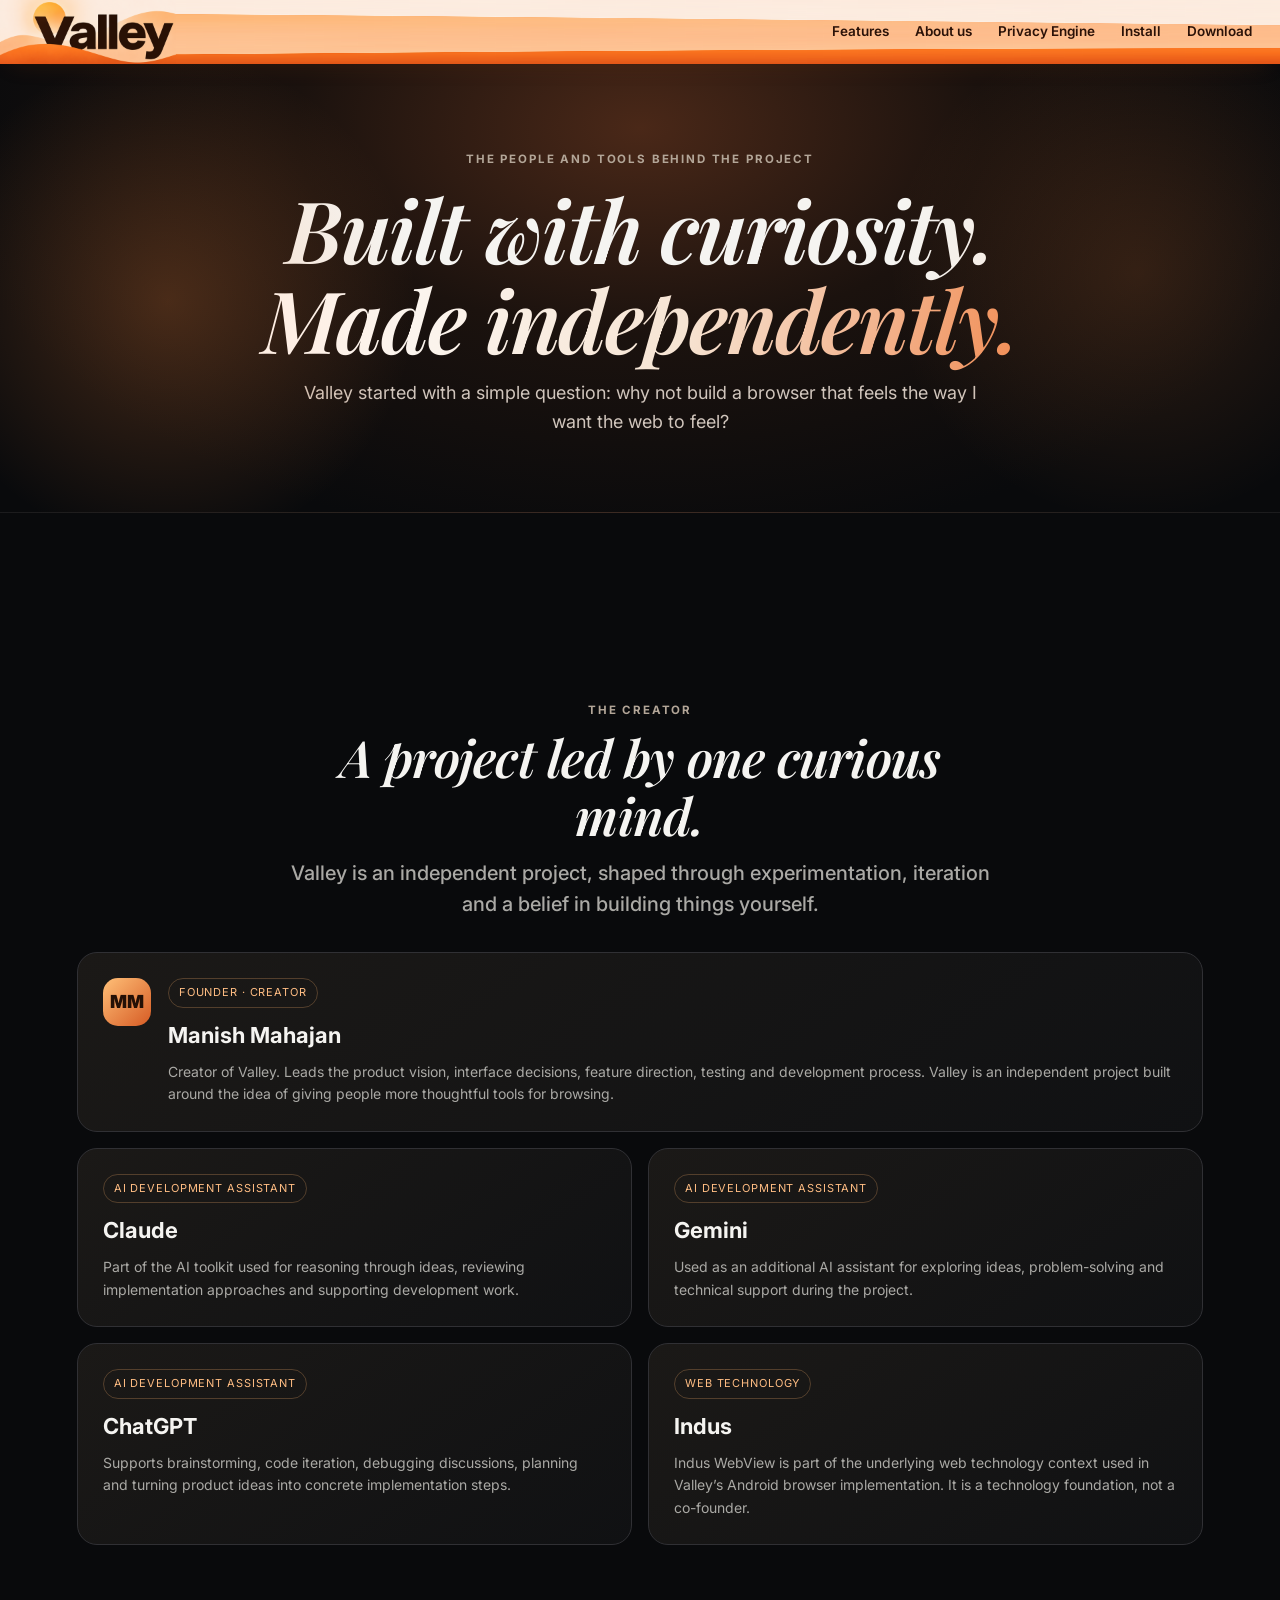
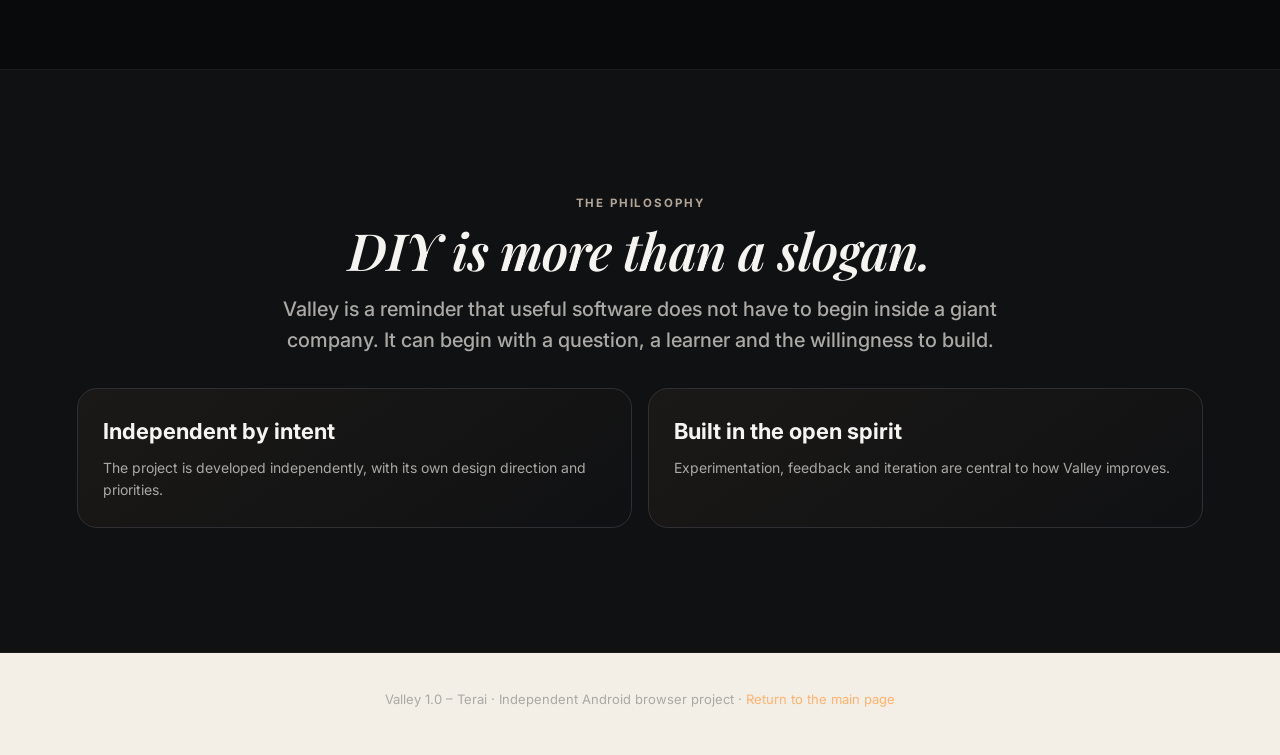
==== website/about.html @ f5602a5a "Add files via upload" ====
<!doctype html><html lang="en"><head><meta charset="utf-8"><meta name="viewport" content="width=device-width,initial-scale=1"><meta name="theme-color" content="#0b0b0d"><meta name="description" content="Meet the creator and tools behind the independent Valley browser project."><title>About Us | Valley Browser</title><link rel="preconnect" href="https://fonts.googleapis.com"><link rel="preconnect" href="https://fonts.gstatic.com" crossorigin><link rel="stylesheet" href="https://fonts.googleapis.com/css2?family=Inter:ital,wght@0,400;0,500;0,600;0,700;0,800;1,400;1,500;1,600;1,700&family=Playfair+Display:ital,wght@0,500;0,600;0,700;1,500;1,600&display=swap"><style>
:root{--bg:#090a0c;--panel:#141518;--panel2:#1b1c20;--text:#f5f4f1;--muted:#aaa9a5;--line:#303034;--orange:#ff9b45;--orange2:#ff7137}
*{box-sizing:border-box}html{scroll-behavior:smooth}body{margin:0;background:var(--bg);color:var(--text);font:16px/1.6 Inter,ui-sans-serif,system-ui,-apple-system,"Segoe UI",sans-serif}
a{color:inherit}.top-download{position:fixed;z-index:30;top:12px;left:50%;transform:translateX(-50%);width:min(94%,540px);display:flex;justify-content:center;pointer-events:none}.top-download a{pointer-events:auto}
.btn{display:inline-flex;align-items:center;justify-content:center;gap:10px;text-decoration:none;border:1px solid #ffb46b66;border-radius:999px;padding:13px 23px;background:linear-gradient(135deg,#ffbd70,#ff843d);color:#1b0d04;font-weight:800;box-shadow:0 8px 32px #0009;transition:.2s}
.btn:hover{transform:translateY(-2px);filter:brightness(1.07)}.btn.secondary{background:#ffffff0b;color:var(--text);border-color:#ffffff25;box-shadow:none}
header{min-height:760px;padding:120px 24px 80px;display:grid;place-items:center;overflow:hidden;position:relative;background:radial-gradient(ellipse at 50% 35%,#4a2818 0,#1b120e 33%,#090a0c 73%)}
.hero{max-width:1100px;text-align:center;position:relative;z-index:1}.eyebrow{color:var(--orange);letter-spacing:.2em;text-transform:uppercase;font-size:12px;font-weight:850}
h1{font-size:clamp(58px,10vw,116px);letter-spacing:-.06em;line-height:.96;margin:22px 0}h1 .g{background:linear-gradient(100deg,#fff,#ffc58d 60%,#ff8741);-webkit-background-clip:text;background-clip:text;color:transparent}
.lead{max-width:680px;margin:0 auto 28px;color:#d0c5bc;font-size:clamp(17px,2vw,21px)}
.hero-actions{display:flex;justify-content:center;gap:12px;flex-wrap:wrap}.status{font-size:12px;color:#a9a19b;margin-top:16px}
.browser{margin:62px auto 0;max-width:850px;border:1px solid #ffffff26;border-radius:22px;background:#151313dd;box-shadow:0 35px 100px #0009;overflow:hidden;text-align:left;transform:perspective(1000px) rotateX(calc(2deg + var(--p,0)*5deg)) translateY(calc(var(--p,0)*-28px))}
.browser-top{height:52px;background:#252323;display:flex;align-items:center;padding:0 17px;gap:8px;border-bottom:1px solid #ffffff14}.dot{width:9px;height:9px;border-radius:50%;background:#8b827c}.address{margin:auto;background:#111;border:1px solid #ffffff16;border-radius:9px;padding:6px 24px;color:#c8beb6;font-size:12px;min-width:48%}
.browser-body{height:220px;padding:27px;display:grid;grid-template-columns:1fr 1fr;gap:20px;background:linear-gradient(135deg,#201711,#101012)}
.mock-copy h3{font-size:27px;line-height:1.1;margin:4px 0 10px}.mock-copy p{color:#b4a69c;font-size:13px}.mock-pill{display:inline-block;border-radius:20px;background:#60381f;padding:7px 12px;font-size:11px;color:#ffd1a7}
.mock-cards{display:grid;grid-template-columns:1fr 1fr;gap:10px}.mock-card{border:1px solid #ffffff18;border-radius:13px;background:#ffffff08;padding:14px;display:flex;flex-direction:column;justify-content:space-between}.mock-card b{font-size:13px}.mock-card small{color:#b1a59c}
section{padding:94px 24px}.wrap{max-width:1100px;margin:auto}.section-head{text-align:center;max-width:730px;margin:0 auto 42px}.section-head h2{font-size:clamp(34px,5vw,54px);letter-spacing:-.055em;line-height:1.05;margin:10px 0 14px}.section-head p{color:var(--muted);margin:0}
.features{display:grid;grid-template-columns:repeat(3,1fr);gap:15px}.feature{min-height:205px;border:1px solid var(--line);border-radius:20px;background:linear-gradient(145deg,#1b1917,#101113);padding:24px}.glyph{width:42px;height:42px;border-radius:13px;display:grid;place-items:center;background:#ff9b451d;color:#ffb16e;font-size:21px;margin-bottom:20px}.feature h3{margin:0 0 8px;font-size:19px}.feature p{margin:0;color:var(--muted);font-size:14px}
.showcase{background:#101113;border-block:1px solid #ffffff0d}.show-grid{display:grid;grid-template-columns:1fr 1fr;gap:18px}.show{border:1px solid var(--line);border-radius:22px;overflow:hidden;background:#171719}.show-visual{height:220px;padding:20px;display:grid;place-items:center;background:radial-gradient(ellipse,#462817,#141210 70%)}.show-text{padding:20px}.show-text h3{margin:0 0 5px}.show-text p{margin:0;color:var(--muted);font-size:14px}
.media-frame{position:relative;width:100%;height:100%;overflow:hidden;border-radius:13px;background:#08090b;display:grid;place-items:center}.media-frame video{width:100%;height:100%;object-fit:cover;display:block}
.demo-section{padding-top:90px}.compare-wrap{position:relative;max-width:760px;margin:0 auto;border:1px solid #ffffff2a;border-radius:20px;overflow:hidden;background:#171719;box-shadow:0 20px 60px #0007}
.compare{position:relative;width:100%;aspect-ratio:694/1402;max-height:690px;overflow:hidden;background:#111}.compare img{position:absolute;inset:0;width:100%;height:100%;object-fit:cover;object-position:center top}.compare img.reader{clip-path:inset(0 0 0 8%);animation:readerReveal 7s ease-in-out infinite alternate}
.compare .wipe{position:absolute;top:0;bottom:0;left:50%;width:3px;background:var(--orange);box-shadow:0 0 18px #ff8d3c;animation:wipeMove 7s ease-in-out infinite alternate}
.compare .wipe:after{content:"↔";position:absolute;top:50%;left:50%;transform:translate(-50%,-50%);width:42px;height:42px;border-radius:50%;display:grid;place-items:center;background:var(--orange);color:#201006;font-weight:900;box-shadow:0 4px 20px #0008}
@keyframes wipeMove{0%{left:8%}100%{left:92%}}@keyframes readerReveal{0%{clip-path:inset(0 0 0 8%)}100%{clip-path:inset(0 0 0 92%)}}
.compare-labels{display:flex;justify-content:space-between;padding:12px 16px;color:#c7c1bc;font-size:12px}.compare-labels b{color:#ffb36e}
.translation{max-width:760px;margin:0 auto;border:1px solid #ffffff2a;border-radius:20px;overflow:hidden;background:#171719}.translation-stage{position:relative;height:440px;overflow:hidden;background:#f4f4f4}.translation-stage img{position:absolute;inset:0;width:100%;height:100%;object-fit:cover;object-position:center 20%}.translation-stage img.english{clip-path:inset(8% 0 0 0);animation:translationWipe 6s ease-in-out infinite alternate}
.translation-line{position:absolute;left:0;right:0;top:50%;height:3px;background:var(--orange);box-shadow:0 0 16px #ff873c;animation:translationBar 6s ease-in-out infinite alternate}
.translation-line:after{content:"↕";position:absolute;left:50%;top:50%;transform:translate(-50%,-50%);width:38px;height:38px;border-radius:50%;display:grid;place-items:center;background:var(--orange);color:#201006;font-weight:900}
@keyframes translationBar{0%{top:8%}100%{top:92%}}@keyframes translationWipe{0%{clip-path:inset(8% 0 0 0)}100%{clip-path:inset(92% 0 0 0)}}
.video-card{border:1px solid var(--line);border-radius:22px;overflow:hidden;background:#171719}.video-view{height:360px;padding:18px;background:radial-gradient(ellipse,#4b2a17,#121110 75%)}.video-view .media-frame{border:1px solid #ffffff24}.video-view video{object-fit:cover}
.video-view.smart{height:300px}.video-view.smart video{object-fit:contain;background:#050505}.video-view.tabs{height:500px}.video-view.tabs{background:#050505;display:grid;place-items:center}.video-view.tabs .media-frame{width:100%;height:100%;background:#050505}.video-view.tabs video{width:auto;height:100%;max-width:100%;object-fit:contain}
.video-card .show-text{padding:19px 21px}
.tutorial{background:linear-gradient(180deg,#14100d,#090a0c)}.steps{display:grid;grid-template-columns:repeat(2,1fr);gap:18px}.step{border:1px solid var(--line);border-radius:20px;background:#151719;padding:22px}.step-head{display:flex;align-items:center;gap:12px;margin-bottom:13px}.num{width:31px;height:31px;display:grid;place-items:center;border-radius:50%;background:var(--orange);color:#1a0c03;font-weight:850}.step h3{margin:0;font-size:17px}.step p{color:var(--muted);font-size:14px;margin:0 0 14px}.phone-shot{height:165px;border-radius:13px;border:1px solid #ffffff22;background:#e9edf3;color:#1a2432;padding:14px;display:flex;flex-direction:column;justify-content:center;align-items:center;gap:8px;text-align:center}.phone-icon{font-size:28px}.phone-shot strong{font-size:14px}.phone-shot small{font-size:11px;color:#596579}.fake-button{padding:7px 17px;border-radius:7px;background:#d96d25;color:white;font-size:11px;font-weight:700}.fake-row{width:85%;padding:9px;border-radius:7px;background:#fff;border:1px solid #d6dce5;font-size:11px;text-align:left}.note{max-width:820px;margin:25px auto 0;color:#a8a19a;font-size:13px;text-align:center}
.safety{margin:35px auto 0;max-width:900px;border:1px solid #ff9b4544;border-radius:20px;padding:25px;background:linear-gradient(135deg,#24180f,#141313)}.safety h3{margin:0 0 7px;color:#ffb36e}.safety p{margin:0;color:#c5b9ae;font-size:14px}
.download-panel{text-align:center;padding:78px 24px;background:radial-gradient(ellipse at center,#482719,#15100d 65%);border-block:1px solid #ffffff12}.download-panel h2{font-size:clamp(34px,5vw,52px);letter-spacing:-.05em;margin:0 0 12px}.download-panel p{color:#c7b7aa;margin:0 auto 25px;max-width:590px}.download-count{margin:18px auto 0;display:flex;justify-content:center;align-items:baseline;gap:8px;color:#c7b7aa;font-size:13px}.download-count strong{font-size:22px;color:#fff;font-variant-numeric:tabular-nums}.download-count .count-label{color:#a9a19b}
footer{background:#f2f1ef;color:#272522;padding:45px max(24px,calc((100% - 1050px)/2)) 30px}.foot-top{display:flex;justify-content:space-between;gap:30px;align-items:center;padding-bottom:28px;border-bottom:1px solid #c9c6c1}.brand{font-size:27px;font-weight:850;letter-spacing:-.06em}.foot-links{display:flex;gap:20px;flex-wrap:wrap;color:#55514c;font-size:13px}.foot-links a{text-decoration:none}.foot-groups{padding:18px 0;border-bottom:1px solid #c9c6c1}.foot-groups details{border-bottom:1px solid #c9c6c1;padding:13px 0}.foot-groups details:last-child{border:0}.foot-groups summary{cursor:pointer;list-style:none;display:flex;justify-content:space-between}.foot-groups summary:after{content:"⌄";font-size:20px}.foot-groups p{color:#65605a;font-size:13px;margin:9px 0 0}.foot-meta{padding-top:22px;color:#77716a;font-size:13px}.foot-meta p{margin:8px 0}.foot-meta a{color:#a34e19}
@media(max-width:760px){header{min-height:690px;padding-inline:17px}.browser-body{height:210px;padding:17px;grid-template-columns:1fr}.mock-cards{display:none}.features{grid-template-columns:1fr 1fr}.show-grid{grid-template-columns:1fr}.steps{grid-template-columns:1fr}.foot-top{align-items:flex-start;flex-direction:column}.foot-links{gap:13px}.translation-stage{height:380px}.video-view.smart{height:240px}.video-view.tabs{height:430px}}
@media(max-width:430px){.features{grid-template-columns:1fr}.feature{min-height:0}.browser{margin-top:45px}.address{min-width:65%}.hero-actions .btn{width:100%}.compare{aspect-ratio:694/1402;max-height:560px}.translation-stage{height:320px}}
@media(prefers-reduced-motion:reduce){*,*:before,*:after{animation-duration:.01ms!important;animation-iteration-count:1!important;scroll-behavior:auto!important}}

.ln{display:inline-block;overflow:hidden;vertical-align:top;padding:0 .12em .3em;margin:0 -.12em -.3em}.ln i{display:inline-block;font-style:normal;animation:up 1.2s cubic-bezier(.16,1,.3,1) backwards}.ln+.ln i{animation-delay:.14s}
@keyframes up{from{transform:translateY(108%)}}@keyframes fade{from{opacity:0;transform:translateY(38px)}}
.hero>.eyebrow,.hero>.lead,.hero>.hero-actions,.hero>.status{animation:fade 1s cubic-bezier(.16,1,.3,1) backwards}.hero>.eyebrow{animation-delay:.05s}.hero>.lead{animation-delay:.5s}.hero>.hero-actions{animation-delay:.65s}.hero>.status{animation-delay:.8s}
.rise{animation:rise 1.4s cubic-bezier(.16,1,.3,1) .9s backwards}@keyframes rise{from{opacity:0;transform:translateY(110px) scale(.93)}}.bob{animation:bob 8s ease-in-out 2.5s infinite alternate}@keyframes bob{to{transform:translateY(-10px)}}
.browser-top{position:relative}.browser-top:after{content:"";position:absolute;left:0;right:0;bottom:-1px;height:2px;background:var(--orange);transform-origin:left;animation:load 1.9s cubic-bezier(.65,0,.35,1) 1.7s both}@keyframes load{0%{transform:scaleX(0)}70%{transform:scaleX(1);opacity:1}100%{transform:scaleX(1);opacity:0}}
header:before,header:after{content:"";position:absolute;width:540px;height:540px;border-radius:50%;background:radial-gradient(circle,#ff8a3d3d,#0000 65%);animation:drift 14s ease-in-out infinite alternate;translate:0 calc(var(--p,0)*70px);pointer-events:none}header:before{left:-8%;top:6%}header:after{right:-10%;bottom:-6%;animation-duration:19s;animation-delay:-7s}@keyframes drift{to{transform:translate(90px,-60px) scale(1.18)}}
.mock-card{transition:.6s cubic-bezier(.2,.7,.2,1)}.mock-card.on{border-color:#ff9b4599;background:#ff9b4518;transform:translateY(-4px)}
.js .rv{opacity:0;transform:translateY(40px);transition:opacity 1.1s cubic-bezier(.16,1,.3,1),transform 1.1s cubic-bezier(.16,1,.3,1);transition-delay:calc(var(--i,0)*90ms)}.js .rv.in{opacity:1;transform:none}
.feature{position:relative;overflow:hidden}.feature>*{position:relative}.feature:before{content:"";position:absolute;inset:0;background:radial-gradient(280px circle at var(--mx,50%) var(--my,0),#ff9b4527,#0000);opacity:0;transition:opacity .4s}.feature:hover:before{opacity:1}
.btn:not(.secondary){background:linear-gradient(105deg,#0000 35%,#fff8 50%,#0000 65%) -160% 0/260% 100% no-repeat,linear-gradient(135deg,#ffbd70,#ff843d);transition:.25s,background-position .9s cubic-bezier(.2,.7,.2,1)}.btn:not(.secondary):hover{background-position:160% 0,0 0}.btn:active{transform:scale(.96)}
.hero-actions .btn:not(.secondary){position:relative}.hero-actions .btn:not(.secondary):after{content:"";position:absolute;inset:-1px;border-radius:inherit;border:1.5px solid var(--orange);animation:ring 4s ease-out 3.2s infinite;pointer-events:none}@keyframes ring{0%{opacity:.5;transform:scale(1)}60%,100%{opacity:0;transform:scale(1.05,1.3)}}
.js .nav .btn:not(.on){opacity:0;transform:translateY(-6px);pointer-events:none}
.compare img.reader,.translation-stage img.english,.wipe,.translation-line{animation:none!important}.compare{touch-action:pan-y}.wipe,.translation-line{touch-action:none;cursor:ew-resize;outline:0}.translation-line{cursor:ns-resize}.wipe:before,.translation-line:before{content:"";position:absolute;inset:0 -26px}.translation-line:before{inset:-26px 0}
.wipe:after,.translation-line:after{transition:transform .3s cubic-bezier(.3,1.5,.5,1)}.drag .wipe:after,.drag .translation-line:after{transform:translate(-50%,-50%) scale(1.2)}.wipe:focus-visible:after,.translation-line:focus-visible:after{outline:2px solid #fff;outline-offset:3px}
.bar{width:70%;height:5px;border-radius:5px;background:#cfd6e2;overflow:hidden}.bar i{display:block;height:100%;background:#d96d25;transform:scaleX(0);transform-origin:left}.tg{float:right;width:34px;height:19px;border-radius:19px;background:#c4cbd6;position:relative;transition:background .3s}.tg:after{content:"";position:absolute;top:2px;left:2px;width:15px;height:15px;border-radius:50%;background:#fff;transition:transform .4s cubic-bezier(.3,1.5,.5,1)}
.step.in .bar i{animation:fill 1.6s cubic-bezier(.65,0,.35,1) .5s forwards}@keyframes fill{to{transform:none}}.step.in .tg,.step.in .tg:after{transition-delay:1s}.step.in .tg{background:#d96d25}.step.in .tg:after{transform:translateX(15px)}
.step.in .fake-row{animation:hl 1.2s ease .8s}@keyframes hl{40%{background:#ffe6d2;border-color:#d96d25}}.step.in .fake-button{animation:press 1s ease .9s}@keyframes press{40%{transform:scale(.9);filter:brightness(.9)}}.step.in .phone-icon{animation:pop .9s cubic-bezier(.3,1.6,.5,1) .3s backwards}@keyframes pop{from{transform:scale(.3);opacity:0}}
@media(prefers-reduced-motion:reduce){.js .rv{opacity:1!important;transform:none!important;transition:none}}

h1 .g{padding:0 .1em;margin:0 -.1em}.address{white-space:nowrap;overflow:hidden;text-overflow:ellipsis}
@media(max-width:760px){.browser-top>span{display:none}.address{min-width:0!important;flex:1;margin:0 0 0 6px;padding:6px 12px}.browser-body{height:auto;min-height:210px}.browser{transform:perspective(1200px) rotateX(calc(1deg + var(--p,0)*3deg)) translateY(calc(var(--p,0)*-20px))}}
@media(min-width:600px){.compare-wrap{max-width:min(440px,calc((100vh - 200px)*.495));min-width:300px}.compare{max-height:none}}
@media(min-width:960px){.split{display:grid;grid-template-columns:minmax(0,1fr) minmax(0,1fr);gap:72px;align-items:center}.split>.section-head{text-align:left;margin:0;max-width:460px}.split.flip>.section-head{order:2;justify-self:end}.split>.translation,.split>.video-card{max-width:none;margin:0;width:100%}.split>.compare-wrap{justify-self:center;width:100%}.split>.section-head h2{font-size:clamp(34px,3.6vw,50px)}}
@media(min-width:1024px){header{padding:130px 48px 90px}.hero{max-width:1240px;display:grid;grid-template-columns:minmax(0,1.05fr) minmax(0,1fr);column-gap:64px;align-content:center;align-items:center;text-align:left}.hero>*{grid-column:1}.hero>.rise{grid-column:2;grid-row:1/span 5}h1{font-size:clamp(64px,7vw,108px)}.lead{margin:0 0 28px}.hero-actions{justify-content:flex-start}.browser{margin:0;max-width:none;transform:perspective(1500px) rotateY(-8deg) rotateX(calc(3deg + var(--p,0)*4deg)) translateY(calc(var(--p,0)*-28px))}.browser-body{height:290px}}
@media(min-width:1500px){.wrap{max-width:1240px}}
.foot-groups a{color:#a34e19}
html{-webkit-font-smoothing:antialiased;text-rendering:optimizeLegibility}section[id]{scroll-margin-top:64px}
.top-download{top:0;left:0;transform:none;width:100%;display:block;pointer-events:auto;background:#090a0cb8;-webkit-backdrop-filter:saturate(1.6) blur(18px);backdrop-filter:saturate(1.6) blur(18px);border-bottom:1px solid #ffffff14}
.nav{max-width:1240px;margin:auto;height:64px;padding:0 28px;display:flex;align-items:center;gap:32px}.nav .bn{font-size:23px;font-weight:800;letter-spacing:-.05em;text-decoration:none}.nav .bn span{color:var(--orange2)}.nav nav{display:flex;gap:30px;margin-left:10px;font-size:14px;font-weight:500;color:var(--muted)}.nav nav a{text-decoration:none;transition:color .2s}.nav nav a:hover{color:#fff}.nav .btn{margin-left:auto;padding:9px 20px;font-size:14px;box-shadow:none}
@media(max-width:760px){.nav{height:56px;padding:0 16px}.nav nav{display:none}}
.eyebrow{letter-spacing:.12em;font-weight:700}.section-head h2,.download-panel h2{font-weight:700;letter-spacing:-.045em}
@media(min-width:960px){section{padding:124px 24px}.section-head{margin-bottom:56px}.section-head h2{font-size:clamp(40px,4.4vw,60px)}}
.feature{border-radius:16px;padding:30px;background:#121315;transition:border-color .3s,background .3s}.feature:hover{border-color:#ffffff30;background:#16171a}.feature h3{font-size:18px;font-weight:650}
.glyph{width:46px;height:46px;border-radius:12px;background:#ffffff0a;border:1px solid #ffffff14;color:#ffa860}.phone-icon{color:#d96d25;display:grid;place-items:center}
@media(min-width:900px){.foot-groups{display:grid;grid-template-columns:repeat(5,1fr);gap:36px;padding:34px 0}.foot-groups details{border:0;padding:0}.foot-groups summary{font-weight:700;font-size:14px;color:#272522;pointer-events:none;cursor:default}.foot-groups summary:after{display:none}.foot-groups p{line-height:1.6}footer{padding-top:56px}}
.nav{max-width:none;width:min(1240px,calc(100% - 56px));padding:0}@media(max-width:760px){.nav{width:calc(100% - 32px)}}
@media(min-width:1024px){.nav{width:min(1240px,calc(100% - 96px))}header{min-height:0;padding:160px 48px 120px}}
@media(min-width:1280px){.wrap{max-width:1240px}}
:root{--gold:#d8b774;--gold2:#f0d9a3;--serif:"Inter",system-ui,-apple-system,"Segoe UI",Roboto,sans-serif;--tagline:"Playfair Display",Georgia,"Iowan Old Style",serif}
h1,.section-head h2,.download-panel h2,.feature h3,.safety h3,.nav .bn,.brand,.mock-copy h3{font-family:var(--serif);font-feature-settings:"lnum"}
h1{font-weight:600;letter-spacing:-.025em;line-height:1.04;font-size:clamp(50px,9vw,96px)}
h1 .g{font-style:normal;background:linear-gradient(100deg,#fff,var(--gold2) 50%,#f08a52);-webkit-background-clip:text;background-clip:text;padding:0 .2em 0 .1em;margin:0 -.2em 0 -.1em}
.section-head h2,.download-panel h2{font-weight:600;letter-spacing:-.015em;line-height:1.12}
.nav .bn,.brand{font-style:normal;font-weight:600;letter-spacing:-.01em}.mock-copy h3{font-style:normal;font-weight:500;font-size:28px;letter-spacing:0}
.feature h3,.safety h3{font-weight:600;font-size:20px;letter-spacing:0}.safety h3{color:var(--gold2);font-size:24px}
.eyebrow{color:var(--gold);letter-spacing:.2em;font-size:11.5px}
.section-head .eyebrow{display:flex;align-items:center;justify-content:center;gap:16px}.section-head .eyebrow:before,.section-head .eyebrow:after{content:"";width:38px;height:1px;background:linear-gradient(90deg,#0000,var(--gold))}.section-head .eyebrow:after{transform:scaleX(-1)}
header{border-bottom:1px solid #d8b7742e}header:after{background:radial-gradient(circle,#d8b77430,#0000 65%)}.nav,.top-download{border-bottom-color:#d8b77424}.browser{border-color:#d8b77433}.showcase{border-block-color:#d8b77420}
.feature{border-color:#d8b77422}.feature:hover{border-color:#d8b77470}.feature:before{background:radial-gradient(280px circle at var(--mx,50%) var(--my,0),#d8b77422,#0000)}.feature:after{content:"";position:absolute;top:18px;right:18px;width:7px;height:7px;border:1px solid #d8b77466;transform:rotate(45deg)}
.glyph{color:var(--gold);border-color:#d8b77433;background:#d8b7740d}.safety{border-color:#d8b77444;background:linear-gradient(135deg,#1d1710,#121110)}
.download-panel h2:before{content:"";display:block;width:9px;height:9px;margin:0 auto 24px;background:var(--gold);transform:rotate(45deg)}
footer{background:#f3eee6;color:#191410}footer .foot-top,footer .foot-groups,footer .foot-groups details{border-color:#dccfba}
@media(min-width:960px){.section-head h2{font-size:clamp(38px,4vw,54px)}.split>.section-head .eyebrow{justify-content:flex-start}.split>.section-head .eyebrow:before{display:none}}
@media(min-width:1024px){h1{font-size:clamp(58px,6.2vw,92px)}}

:root{--gold:#b3a698;--gold2:#f3ece2}
.eyebrow{color:#b3a698;letter-spacing:.16em}.section-head .eyebrow{display:block}.section-head .eyebrow:before,.section-head .eyebrow:after,.feature:after,.download-panel h2:before{display:none}
h1 .g{background:linear-gradient(100deg,#fff,#f6e4d3 55%,#f08a52);-webkit-background-clip:text;background-clip:text}
header{border-bottom-color:#ffffff12}header:after{background:radial-gradient(circle,#ff8a3d26,#0000 65%)}.nav,.top-download{border-bottom-color:#ffffff14}.browser{border-color:#ffffff26}.showcase{border-block-color:#ffffff0d}
.feature{border-color:#ffffff14}.feature:hover{border-color:#ffffff30}.feature:before{background:radial-gradient(280px circle at var(--mx,50%) var(--my,0),#ffffff10,#0000)}
.glyph{color:#e9e2d8;border-color:#ffffff1a;background:#ffffff0a}.safety{border-color:#ffffff1f;background:linear-gradient(135deg,#1a1613,#121110)}

.lead,.section-head p,.download-panel p{font-family:var(--serif);font-style:normal;font-weight:500;line-height:1.55;letter-spacing:0}
.mock-copy h3{font-family:var(--tagline);font-style:italic}
h1,h1 i,h1 .g,.section-head h2,.download-panel h2,.safety h3{font-family:var(--tagline);font-style:italic;font-weight:600}
.lead{font-size:clamp(19px,2.1vw,24px)}.section-head p,.download-panel p{font-size:clamp(17px,1.6vw,20px)}

/* ===== Sunlit hillscape bar + contents menu ===== */
:root{--logo:url([data-uri]);--bar-l:url([data-uri]);--bar-r:url([data-uri]);--h:64px;--pad:28px;--ink:#2b1208}
html{scroll-padding-top:72px}
.top-download{--bw:calc(var(--h)*2.3137);--L:max(var(--pad),calc((100% - 1240px)/2));position:fixed;top:0;left:0;transform:none;width:100%;display:block;pointer-events:auto;border:0;background-color:#fbebe0;background-image:var(--bar-l),var(--bar-r);background-repeat:no-repeat;background-size:var(--L) 100%,calc(100% - var(--L) - var(--bw)) 100%;background-position:left top,right top;box-shadow:0 1px 0 #2b120814,0 8px 24px -12px #7a2f0a55;-webkit-backdrop-filter:none;backdrop-filter:none}
.nav{max-width:none;width:min(1240px,calc(100% - 2*var(--pad)));height:var(--h);margin:auto;padding:0;gap:0;display:flex;align-items:center;border:0}
.nav .bn{display:block;flex:none;height:100%;width:var(--bw);background:var(--logo) center/100% 100% no-repeat;font-size:0;text-decoration:none}
.nav .menu{display:flex;gap:26px;margin:0 0 0 auto;font-size:13.5px;font-weight:600;color:var(--ink)}
.nav .menu a{position:relative;padding:6px 0;text-decoration:none;color:inherit;transition:color .25s}
.nav .menu a:after{content:"";position:absolute;left:0;right:0;bottom:1px;height:2px;border-radius:2px;background:#e8590c;transform:scaleX(0);transform-origin:left;transition:transform .35s cubic-bezier(.16,1,.3,1)}
.nav .menu a:hover{color:#b8420f}.nav .menu a:hover:after,.nav .menu a.cur:after{transform:scaleX(1)}
.nav .menu a.cur{color:#b8420f}
.menu-btn{display:none;margin-left:auto;align-items:center;gap:8px;height:36px;padding:0 14px;border-radius:999px;border:1px solid #2b120833;background:#fff8f0cc;color:var(--ink);font:600 13px/1 Inter,system-ui,sans-serif;cursor:pointer}
.menu-btn:hover{background:#fff}
.nav .btn{display:none}
.brand{width:168px;aspect-ratio:1180/510;border-radius:12px;background:var(--logo) center/100% 100% no-repeat;font-size:0;box-shadow:0 6px 20px -10px #7a2f0a66}
@media(max-width:899px){
 :root{--pad:16px}
 .menu-btn{display:inline-flex}
 .nav .menu{display:none;position:absolute;top:100%;left:0;right:0;margin:0;padding:8px 16px 14px;flex-direction:column;gap:0;font-size:16px;background:#fff7ef;border-bottom:1px solid #2b120818;box-shadow:0 18px 30px -18px #7a2f0a66}
 .top-download.open .menu{display:flex;animation:fade .45s cubic-bezier(.16,1,.3,1)}
 .nav .menu a{padding:14px 4px;border-bottom:1px solid #2b120812}.nav .menu a:last-child{border-bottom:0}
 .nav .menu a:after{display:none}
}
@media(max-width:760px){:root{--h:56px}}

/* side breathing room so left-aligned text never hugs the screen edge */
section{padding-inline:clamp(24px,6vw,80px)}
header{padding-inline:clamp(24px,6vw,80px)}
footer{padding-inline:max(clamp(24px,6vw,80px),calc((100% - 1050px)/2))}

.page-hero{padding:150px 24px 75px;text-align:center;background:radial-gradient(ellipse at 50% 25%,#4a2818 0,#1b120e 38%,#090a0c 78%);border-bottom:1px solid #ffffff12}
.page-hero .wrap{max-width:850px}.page-hero h1{font-size:clamp(48px,8vw,86px);margin:16px 0}.page-hero p{max-width:690px;margin:0 auto;color:#d0c5bc;font-size:18px}
.page-content{padding-top:64px}.page-content .section-head{margin-bottom:32px}.feature{min-height:190px}.feature p{line-height:1.7}
.info-grid{display:grid;grid-template-columns:repeat(2,1fr);gap:16px}.info-card{border:1px solid var(--line);border-radius:20px;padding:25px;background:linear-gradient(145deg,#1b1917,#101113)}.info-card h3{margin:0 0 8px;font-family:var(--serif);font-size:22px}.info-card p,.info-card li{color:var(--muted);font-size:14px}.info-card p{margin:0}.info-card ul{margin:10px 0 0;padding-left:20px}.wide-card{grid-column:1/-1}.person{display:flex;align-items:flex-start;gap:17px}.avatar{width:48px;height:48px;flex:none;border-radius:15px;background:linear-gradient(135deg,#ffc078,#d65b24);color:#241006;display:grid;place-items:center;font-weight:900;font-size:18px}.tag{display:inline-flex;padding:5px 10px;border:1px solid #ffb36e40;border-radius:99px;color:#ffbd83;font-size:11px;letter-spacing:.08em;text-transform:uppercase;margin-bottom:10px}.flow{display:grid;grid-template-columns:repeat(4,1fr);gap:12px;counter-reset:flow}.flow-step{position:relative;border:1px solid var(--line);border-radius:17px;padding:20px;background:#141518}.flow-step:before{counter-increment:flow;content:"0" counter(flow);display:block;color:var(--orange);font-size:12px;font-weight:800;margin-bottom:15px}.flow-step b{display:block;margin-bottom:6px}.flow-step p{margin:0;color:var(--muted);font-size:13px}.caveat{border:1px solid #ffb36e44;background:linear-gradient(135deg,#24180f,#141313);border-radius:18px;padding:22px;color:#c5b9ae;font-size:14px}.caveat b{color:#ffbd83}.page-footer{padding:35px 24px 45px;text-align:center;color:#aaa9a5;font-size:13px;border-top:1px solid #ffffff12}.page-footer a{color:#ffb36e;text-decoration:none}
@media(max-width:760px){.info-grid{grid-template-columns:1fr}.wide-card{grid-column:auto}.flow{grid-template-columns:1fr 1fr}.page-hero{padding-top:125px}}
@media(max-width:430px){.flow{grid-template-columns:1fr}}

/* Typography aligned with the main Valley page */
:root{
  --serif:"Inter",system-ui,-apple-system,"Segoe UI",Roboto,sans-serif;
  --tagline:"Playfair Display",Georgia,"Iowan Old Style",serif;
}
body{font-family:"Inter",system-ui,-apple-system,"Segoe UI",Roboto,sans-serif}
h1,.section-head h2,.download-panel h2,.feature h3,.safety h3,
.nav .bn,.brand,.mock-copy h3{font-family:var(--serif);font-feature-settings:"lnum"}
h1,h1 i,h1 .g,.section-head h2,.download-panel h2,.safety h3{
  font-family:var(--tagline);font-style:italic;font-weight:600
}
button,input,select,textarea{font:inherit}

</style></head><body><div class="top-download"><div class="nav"><a class="bn" href="index.html#top" aria-label="Valley – home"></a><nav class="menu" id="site-menu" aria-label="Page contents"><a href="features.html">Features</a><a href="about.html">About us</a><a href="privacy.html">Privacy Engine</a><a href="index.html#install">Install</a><a href="index.html#download">Download</a></nav><button class="menu-btn" type="button" aria-expanded="false" aria-controls="site-menu"><svg viewBox="0 0 24 24" width="18" height="18" fill="none" stroke="currentColor" stroke-width="2" stroke-linecap="round"><path d="M4 7h16M4 12h16M4 17h16"/></svg><span>Contents</span></button></div></div><header class="page-hero"><div class="wrap"><div class="eyebrow">The people and tools behind the project</div><h1>Built with curiosity.<br><span class="g">Made independently.</span></h1><p>Valley started with a simple question: why not build a browser that feels the way I want the web to feel?</p></div></header><main class="page-content"><section><div class="wrap"><div class="section-head"><div class="eyebrow">The creator</div><h2>A project led by one curious mind.</h2><p>Valley is an independent project, shaped through experimentation, iteration and a belief in building things yourself.</p></div><div class="info-grid"><article class="info-card wide-card"><div class="person"><div class="avatar">MM</div><div><span class="tag">Founder · Creator</span><h3>Manish Mahajan</h3><p>Creator of Valley. Leads the product vision, interface decisions, feature direction, testing and development process. Valley is an independent project built around the idea of giving people more thoughtful tools for browsing.</p></div></div></article><article class="info-card"><span class="tag">AI development assistant</span><h3>Claude</h3><p>Part of the AI toolkit used for reasoning through ideas, reviewing implementation approaches and supporting development work.</p></article><article class="info-card"><span class="tag">AI development assistant</span><h3>Gemini</h3><p>Used as an additional AI assistant for exploring ideas, problem-solving and technical support during the project.</p></article><article class="info-card"><span class="tag">AI development assistant</span><h3>ChatGPT</h3><p>Supports brainstorming, code iteration, debugging discussions, planning and turning product ideas into concrete implementation steps.</p></article><article class="info-card"><span class="tag">Web technology</span><h3>Indus</h3><p>Indus WebView is part of the underlying web technology context used in Valley’s Android browser implementation. It is a technology foundation, not a co-founder.</p></article></div></div></section><section class="showcase"><div class="wrap"><div class="section-head"><div class="eyebrow">The philosophy</div><h2>DIY is more than a slogan.</h2><p>Valley is a reminder that useful software does not have to begin inside a giant company. It can begin with a question, a learner and the willingness to build.</p></div><div class="info-grid"><article class="info-card"><h3>Independent by intent</h3><p>The project is developed independently, with its own design direction and priorities.</p></article><article class="info-card"><h3>Built in the open spirit</h3><p>Experimentation, feedback and iteration are central to how Valley improves.</p></article></div></div></section></main><footer class="page-footer">Valley 1.0 – Terai · Independent Android browser project · <a href="index.html">Return to the main page</a></footer><script>(()=>{const bar=document.querySelector('.top-download'),btn=document.querySelector('.menu-btn'),links=[...document.querySelectorAll('.menu a')];const shut=()=>{bar.classList.remove('open');btn.setAttribute('aria-expanded','false')};btn.addEventListener('click',e=>{e.stopPropagation();const o=bar.classList.toggle('open');btn.setAttribute('aria-expanded',o)});links.forEach(a=>a.addEventListener('click',shut));document.addEventListener('click',e=>{if(!bar.contains(e.target))shut()});addEventListener('keydown',e=>{if(e.key==='Escape')shut()});})();</script></body></html>
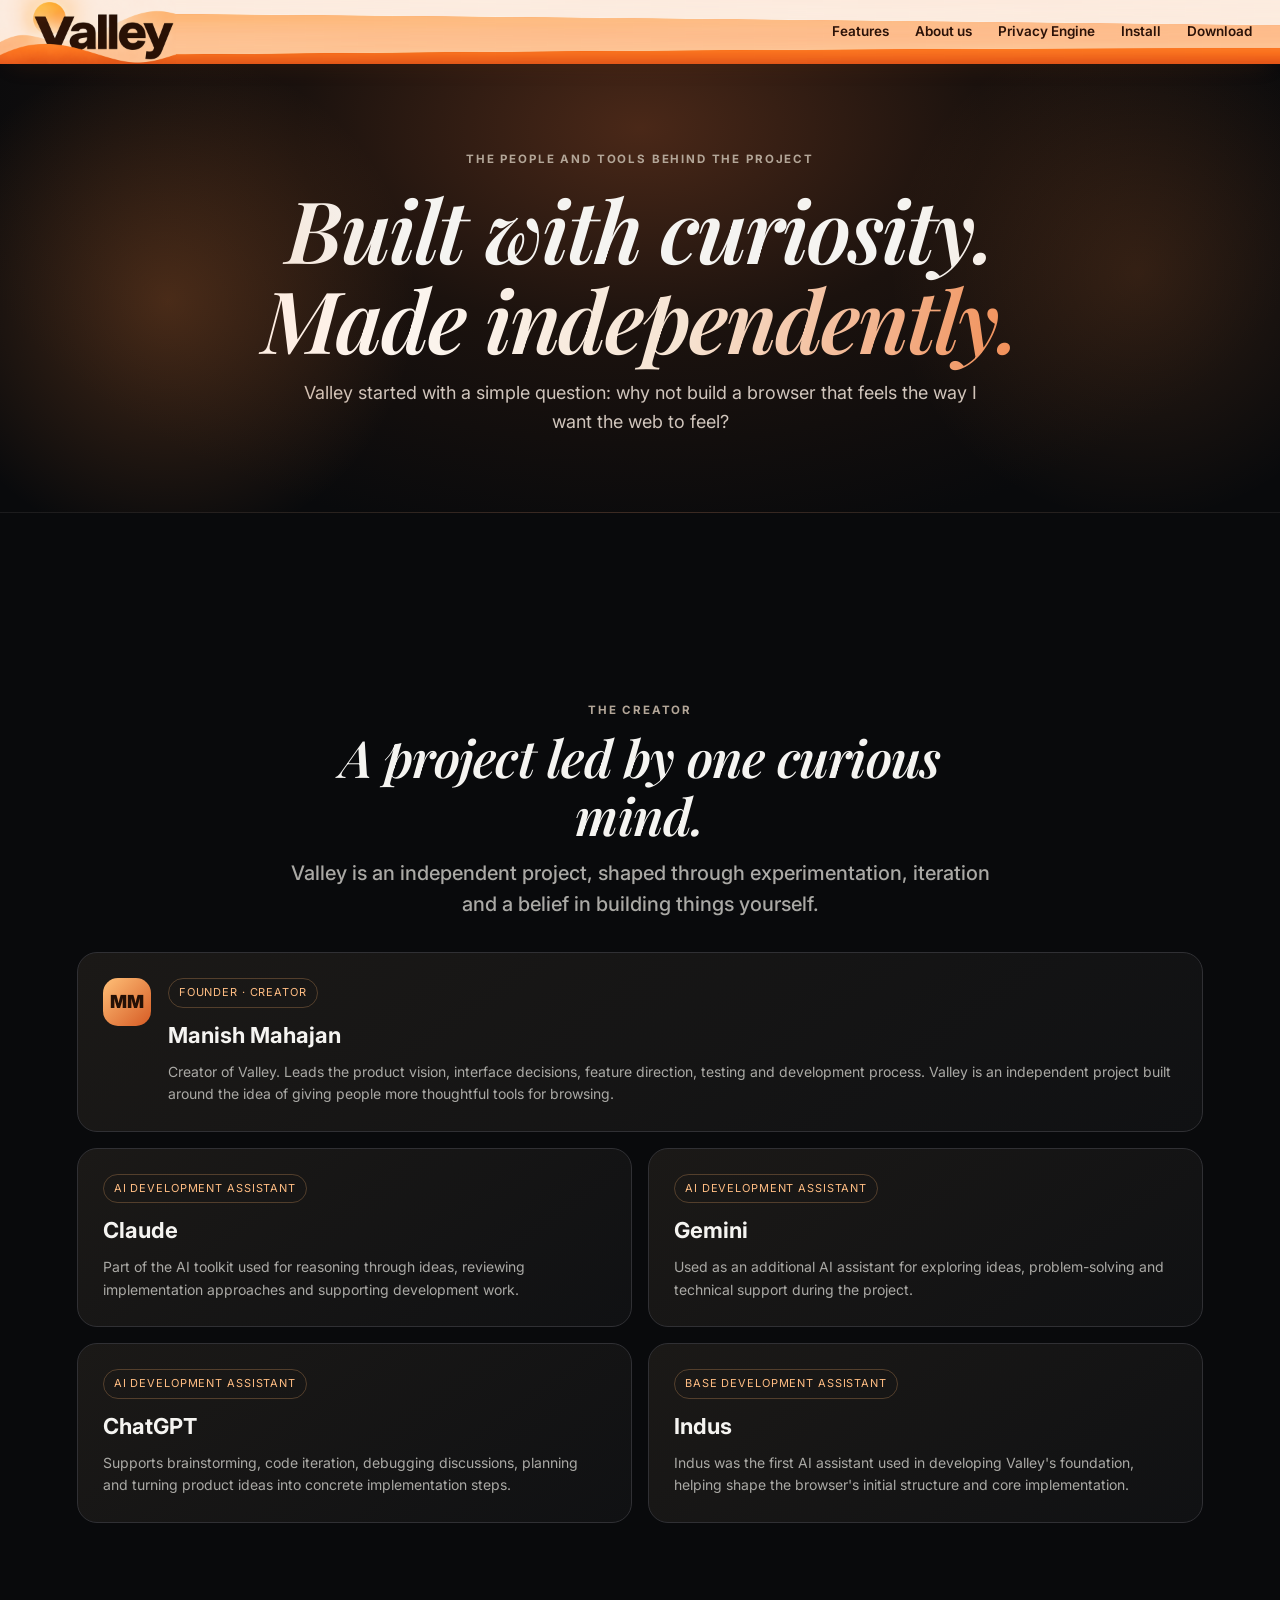
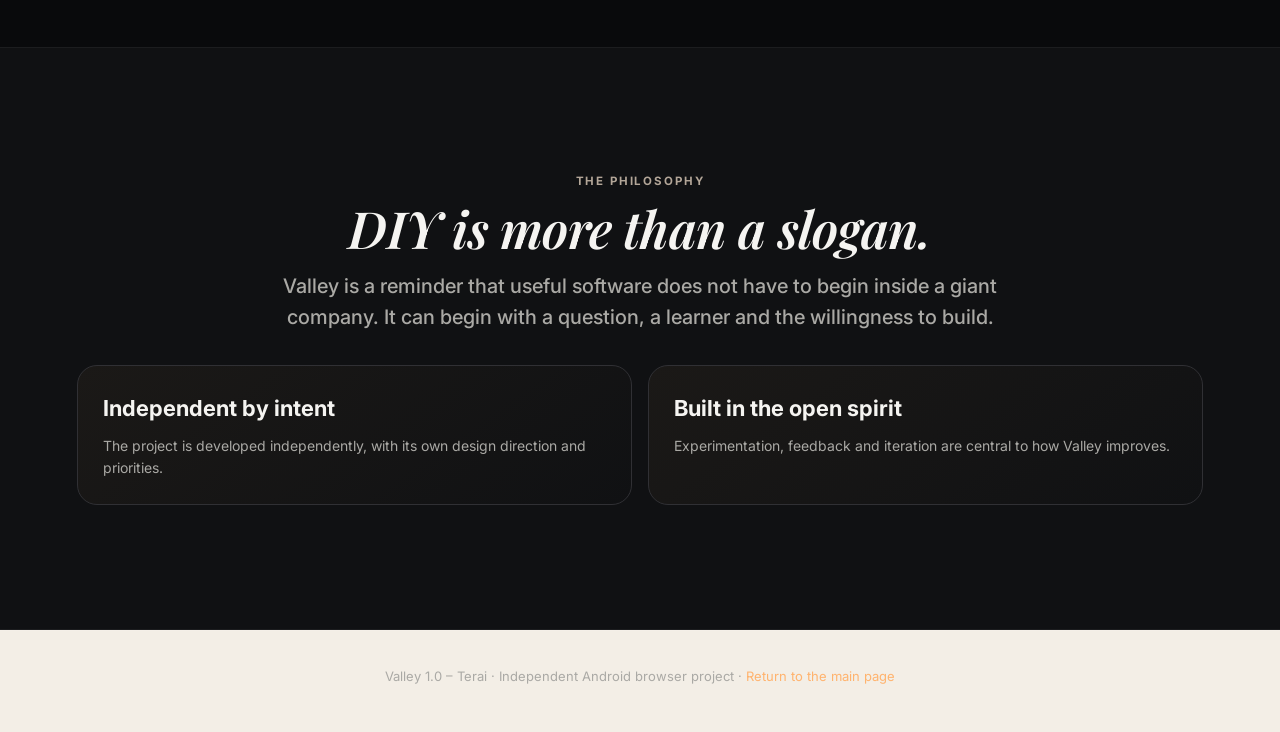
==== commit fffc2cc6: "Update about.html" ====
--- a/website/about.html
+++ b/website/about.html
@@ -156,4 +156,4 @@
 }
 button,input,select,textarea{font:inherit}
 
-</style></head><body><div class="top-download"><div class="nav"><a class="bn" href="index.html#top" aria-label="Valley – home"></a><nav class="menu" id="site-menu" aria-label="Page contents"><a href="features.html">Features</a><a href="about.html">About us</a><a href="privacy.html">Privacy Engine</a><a href="index.html#install">Install</a><a href="index.html#download">Download</a></nav><button class="menu-btn" type="button" aria-expanded="false" aria-controls="site-menu"><svg viewBox="0 0 24 24" width="18" height="18" fill="none" stroke="currentColor" stroke-width="2" stroke-linecap="round"><path d="M4 7h16M4 12h16M4 17h16"/></svg><span>Contents</span></button></div></div><header class="page-hero"><div class="wrap"><div class="eyebrow">The people and tools behind the project</div><h1>Built with curiosity.<br><span class="g">Made independently.</span></h1><p>Valley started with a simple question: why not build a browser that feels the way I want the web to feel?</p></div></header><main class="page-content"><section><div class="wrap"><div class="section-head"><div class="eyebrow">The creator</div><h2>A project led by one curious mind.</h2><p>Valley is an independent project, shaped through experimentation, iteration and a belief in building things yourself.</p></div><div class="info-grid"><article class="info-card wide-card"><div class="person"><div class="avatar">MM</div><div><span class="tag">Founder · Creator</span><h3>Manish Mahajan</h3><p>Creator of Valley. Leads the product vision, interface decisions, feature direction, testing and development process. Valley is an independent project built around the idea of giving people more thoughtful tools for browsing.</p></div></div></article><article class="info-card"><span class="tag">AI development assistant</span><h3>Claude</h3><p>Part of the AI toolkit used for reasoning through ideas, reviewing implementation approaches and supporting development work.</p></article><article class="info-card"><span class="tag">AI development assistant</span><h3>Gemini</h3><p>Used as an additional AI assistant for exploring ideas, problem-solving and technical support during the project.</p></article><article class="info-card"><span class="tag">AI development assistant</span><h3>ChatGPT</h3><p>Supports brainstorming, code iteration, debugging discussions, planning and turning product ideas into concrete implementation steps.</p></article><article class="info-card"><span class="tag">Web technology</span><h3>Indus</h3><p>Indus WebView is part of the underlying web technology context used in Valley’s Android browser implementation. It is a technology foundation, not a co-founder.</p></article></div></div></section><section class="showcase"><div class="wrap"><div class="section-head"><div class="eyebrow">The philosophy</div><h2>DIY is more than a slogan.</h2><p>Valley is a reminder that useful software does not have to begin inside a giant company. It can begin with a question, a learner and the willingness to build.</p></div><div class="info-grid"><article class="info-card"><h3>Independent by intent</h3><p>The project is developed independently, with its own design direction and priorities.</p></article><article class="info-card"><h3>Built in the open spirit</h3><p>Experimentation, feedback and iteration are central to how Valley improves.</p></article></div></div></section></main><footer class="page-footer">Valley 1.0 – Terai · Independent Android browser project · <a href="index.html">Return to the main page</a></footer><script>(()=>{const bar=document.querySelector('.top-download'),btn=document.querySelector('.menu-btn'),links=[...document.querySelectorAll('.menu a')];const shut=()=>{bar.classList.remove('open');btn.setAttribute('aria-expanded','false')};btn.addEventListener('click',e=>{e.stopPropagation();const o=bar.classList.toggle('open');btn.setAttribute('aria-expanded',o)});links.forEach(a=>a.addEventListener('click',shut));document.addEventListener('click',e=>{if(!bar.contains(e.target))shut()});addEventListener('keydown',e=>{if(e.key==='Escape')shut()});})();</script></body></html>+</style></head><body><div class="top-download"><div class="nav"><a class="bn" href="index.html#top" aria-label="Valley – home"></a><nav class="menu" id="site-menu" aria-label="Page contents"><a href="features.html">Features</a><a href="about.html">About us</a><a href="privacy.html">Privacy Engine</a><a href="index.html#install">Install</a><a href="index.html#download">Download</a></nav><button class="menu-btn" type="button" aria-expanded="false" aria-controls="site-menu"><svg viewBox="0 0 24 24" width="18" height="18" fill="none" stroke="currentColor" stroke-width="2" stroke-linecap="round"><path d="M4 7h16M4 12h16M4 17h16"/></svg><span>Contents</span></button></div></div><header class="page-hero"><div class="wrap"><div class="eyebrow">The people and tools behind the project</div><h1>Built with curiosity.<br><span class="g">Made independently.</span></h1><p>Valley started with a simple question: why not build a browser that feels the way I want the web to feel?</p></div></header><main class="page-content"><section><div class="wrap"><div class="section-head"><div class="eyebrow">The creator</div><h2>A project led by one curious mind.</h2><p>Valley is an independent project, shaped through experimentation, iteration and a belief in building things yourself.</p></div><div class="info-grid"><article class="info-card wide-card"><div class="person"><div class="avatar">MM</div><div><span class="tag">Founder · Creator</span><h3>Manish Mahajan</h3><p>Creator of Valley. Leads the product vision, interface decisions, feature direction, testing and development process. Valley is an independent project built around the idea of giving people more thoughtful tools for browsing.</p></div></div></article><article class="info-card"><span class="tag">AI development assistant</span><h3>Claude</h3><p>Part of the AI toolkit used for reasoning through ideas, reviewing implementation approaches and supporting development work.</p></article><article class="info-card"><span class="tag">AI development assistant</span><h3>Gemini</h3><p>Used as an additional AI assistant for exploring ideas, problem-solving and technical support during the project.</p></article><article class="info-card"><span class="tag">AI development assistant</span><h3>ChatGPT</h3><p>Supports brainstorming, code iteration, debugging discussions, planning and turning product ideas into concrete implementation steps.</p></article><article class="info-card"><span class="tag">Base Development Assistant</span><h3>Indus</h3><p>Indus was the first AI assistant used in developing Valley's foundation, helping shape the browser's initial structure and core implementation.</p></article></div></div></section><section class="showcase"><div class="wrap"><div class="section-head"><div class="eyebrow">The philosophy</div><h2>DIY is more than a slogan.</h2><p>Valley is a reminder that useful software does not have to begin inside a giant company. It can begin with a question, a learner and the willingness to build.</p></div><div class="info-grid"><article class="info-card"><h3>Independent by intent</h3><p>The project is developed independently, with its own design direction and priorities.</p></article><article class="info-card"><h3>Built in the open spirit</h3><p>Experimentation, feedback and iteration are central to how Valley improves.</p></article></div></div></section></main><footer class="page-footer">Valley 1.0 – Terai · Independent Android browser project · <a href="index.html">Return to the main page</a></footer><script>(()=>{const bar=document.querySelector('.top-download'),btn=document.querySelector('.menu-btn'),links=[...document.querySelectorAll('.menu a')];const shut=()=>{bar.classList.remove('open');btn.setAttribute('aria-expanded','false')};btn.addEventListener('click',e=>{e.stopPropagation();const o=bar.classList.toggle('open');btn.setAttribute('aria-expanded',o)});links.forEach(a=>a.addEventListener('click',shut));document.addEventListener('click',e=>{if(!bar.contains(e.target))shut()});addEventListener('keydown',e=>{if(e.key==='Escape')shut()});})();</script></body></html>
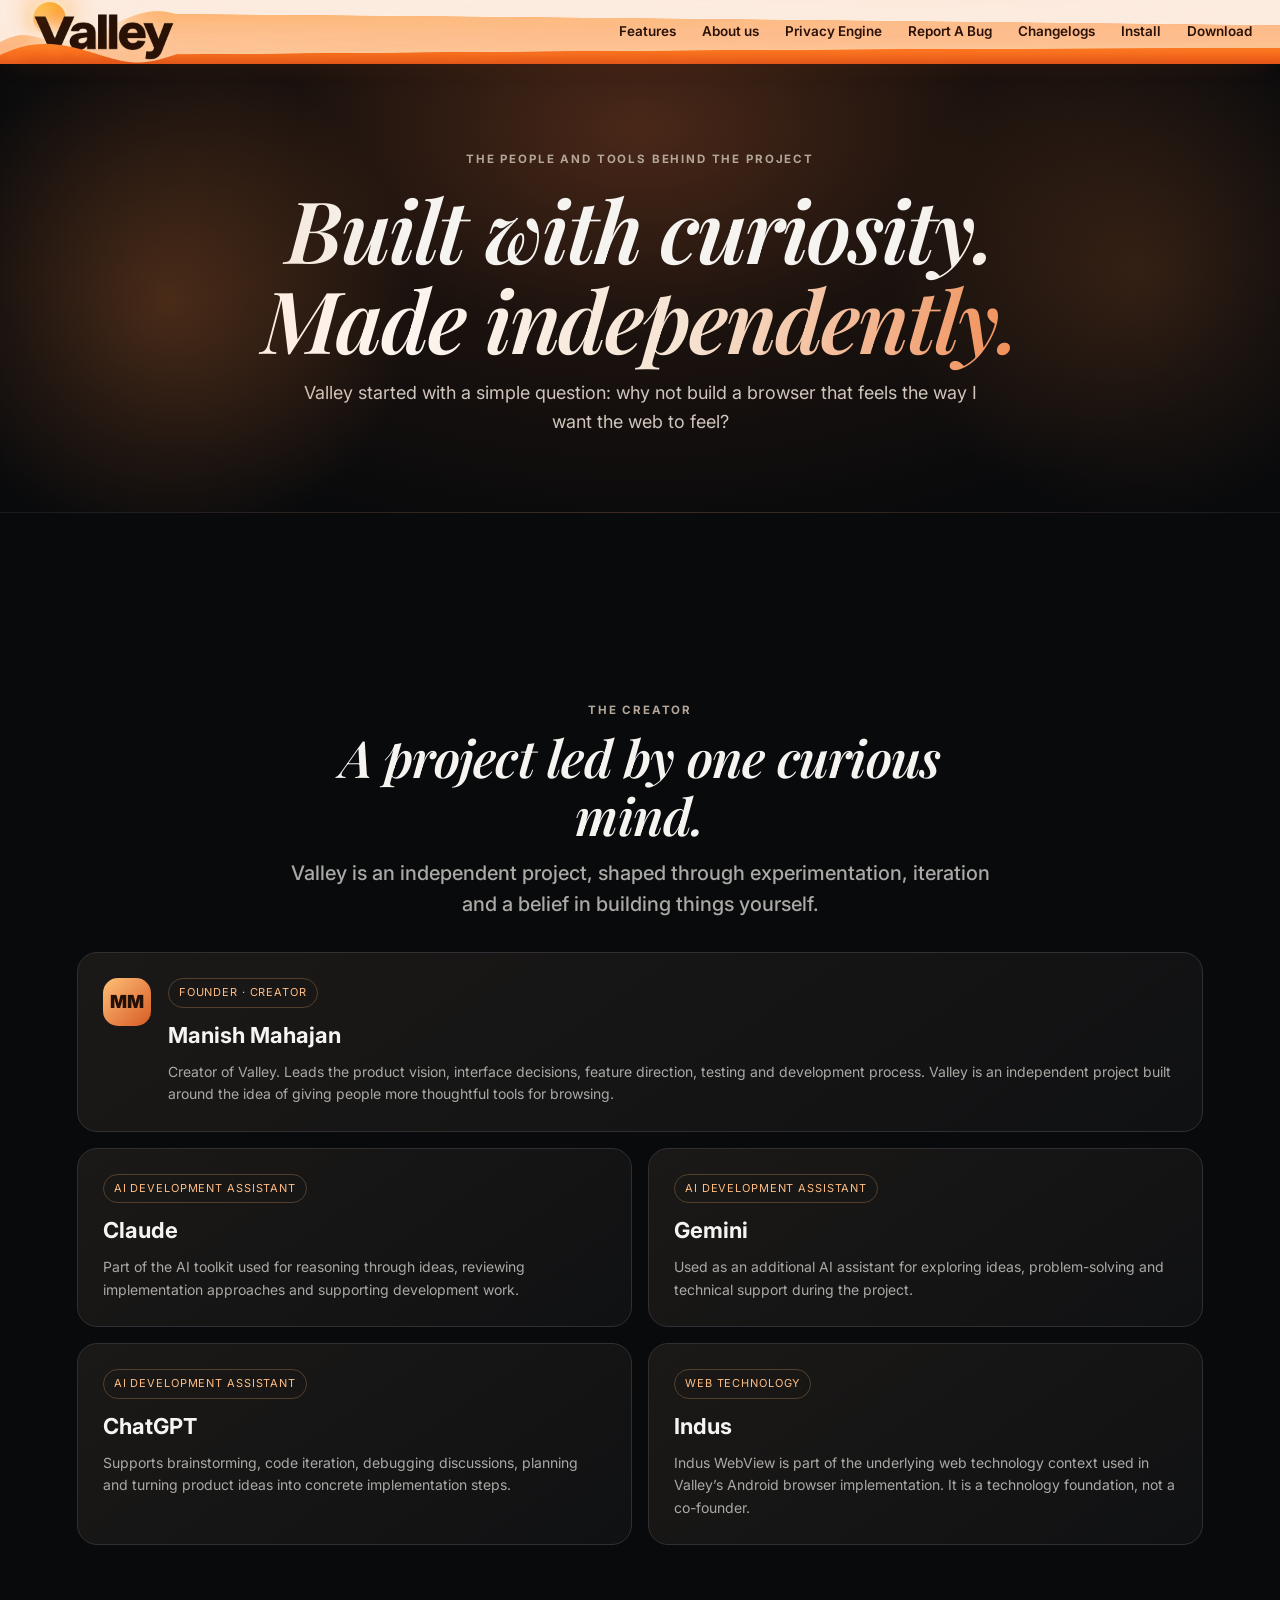
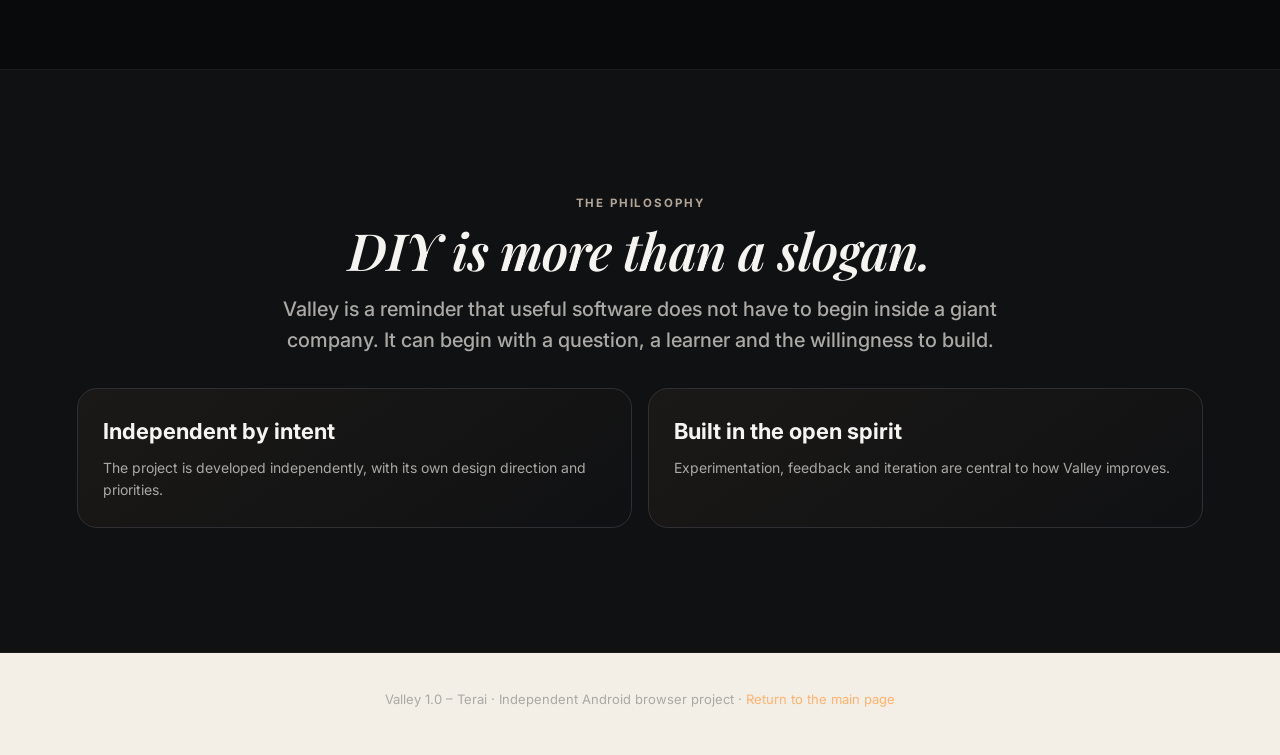
==== commit 1faca369: "Add files via upload" ====
--- a/website/about.html
+++ b/website/about.html
@@ -156,4 +156,33 @@
 }
 button,input,select,textarea{font:inherit}
 
-</style></head><body><div class="top-download"><div class="nav"><a class="bn" href="index.html#top" aria-label="Valley – home"></a><nav class="menu" id="site-menu" aria-label="Page contents"><a href="features.html">Features</a><a href="about.html">About us</a><a href="privacy.html">Privacy Engine</a><a href="index.html#install">Install</a><a href="index.html#download">Download</a></nav><button class="menu-btn" type="button" aria-expanded="false" aria-controls="site-menu"><svg viewBox="0 0 24 24" width="18" height="18" fill="none" stroke="currentColor" stroke-width="2" stroke-linecap="round"><path d="M4 7h16M4 12h16M4 17h16"/></svg><span>Contents</span></button></div></div><header class="page-hero"><div class="wrap"><div class="eyebrow">The people and tools behind the project</div><h1>Built with curiosity.<br><span class="g">Made independently.</span></h1><p>Valley started with a simple question: why not build a browser that feels the way I want the web to feel?</p></div></header><main class="page-content"><section><div class="wrap"><div class="section-head"><div class="eyebrow">The creator</div><h2>A project led by one curious mind.</h2><p>Valley is an independent project, shaped through experimentation, iteration and a belief in building things yourself.</p></div><div class="info-grid"><article class="info-card wide-card"><div class="person"><div class="avatar">MM</div><div><span class="tag">Founder · Creator</span><h3>Manish Mahajan</h3><p>Creator of Valley. Leads the product vision, interface decisions, feature direction, testing and development process. Valley is an independent project built around the idea of giving people more thoughtful tools for browsing.</p></div></div></article><article class="info-card"><span class="tag">AI development assistant</span><h3>Claude</h3><p>Part of the AI toolkit used for reasoning through ideas, reviewing implementation approaches and supporting development work.</p></article><article class="info-card"><span class="tag">AI development assistant</span><h3>Gemini</h3><p>Used as an additional AI assistant for exploring ideas, problem-solving and technical support during the project.</p></article><article class="info-card"><span class="tag">AI development assistant</span><h3>ChatGPT</h3><p>Supports brainstorming, code iteration, debugging discussions, planning and turning product ideas into concrete implementation steps.</p></article><article class="info-card"><span class="tag">Base Development Assistant</span><h3>Indus</h3><p>Indus was the first AI assistant used in developing Valley's foundation, helping shape the browser's initial structure and core implementation.</p></article></div></div></section><section class="showcase"><div class="wrap"><div class="section-head"><div class="eyebrow">The philosophy</div><h2>DIY is more than a slogan.</h2><p>Valley is a reminder that useful software does not have to begin inside a giant company. It can begin with a question, a learner and the willingness to build.</p></div><div class="info-grid"><article class="info-card"><h3>Independent by intent</h3><p>The project is developed independently, with its own design direction and priorities.</p></article><article class="info-card"><h3>Built in the open spirit</h3><p>Experimentation, feedback and iteration are central to how Valley improves.</p></article></div></div></section></main><footer class="page-footer">Valley 1.0 – Terai · Independent Android browser project · <a href="index.html">Return to the main page</a></footer><script>(()=>{const bar=document.querySelector('.top-download'),btn=document.querySelector('.menu-btn'),links=[...document.querySelectorAll('.menu a')];const shut=()=>{bar.classList.remove('open');btn.setAttribute('aria-expanded','false')};btn.addEventListener('click',e=>{e.stopPropagation();const o=bar.classList.toggle('open');btn.setAttribute('aria-expanded',o)});links.forEach(a=>a.addEventListener('click',shut));document.addEventListener('click',e=>{if(!bar.contains(e.target))shut()});addEventListener('keydown',e=>{if(e.key==='Escape')shut()});})();</script></body></html>
+
+/* Minimal two-line Contents control and bar-to-menu transition */
+@media(max-width:899px){
+  .menu-btn{display:flex;align-items:center;justify-content:center;width:48px;height:48px;
+    padding:0;margin-left:auto;border:0;border-radius:14px;background:transparent;
+    color:var(--gold,#d8b774);cursor:pointer;-webkit-tap-highlight-color:transparent;
+    transition:background .25s ease}
+  .menu-btn:hover,.menu-btn:active{background:#d8b77412}
+  .menu-mark{position:relative;display:flex;width:32px;height:20px;flex-direction:column;
+    justify-content:space-between;align-items:center}
+  .menu-mark i{display:block;width:32px;height:2.5px;border-radius:3px;background:currentColor;
+    transform-origin:center;transition:transform .38s cubic-bezier(.2,.8,.2,1),opacity .2s ease}
+  .menu-btn[aria-expanded="true"] .menu-mark i:first-child{transform:translateY(8.75px) rotate(45deg)}
+  .menu-btn[aria-expanded="true"] .menu-mark i:last-child{transform:translateY(-8.75px) rotate(-45deg)}
+  .nav .menu{display:flex;position:absolute;top:100%;left:0;right:0;margin:0;padding:8px 16px 14px;
+    flex-direction:column;gap:0;font-size:16px;background:#101012f2;
+    -webkit-backdrop-filter:saturate(1.5) blur(20px);backdrop-filter:saturate(1.5) blur(20px);
+    border:1px solid #d8b77424;border-top:0;border-radius:0 0 20px 20px;
+    box-shadow:0 22px 42px -22px #000c;opacity:0;visibility:hidden;pointer-events:none;
+    transform:translateY(-9px) scaleY(.94);transform-origin:top center;
+    transition:opacity .24s ease,transform .38s cubic-bezier(.2,.8,.2,1),visibility .38s;
+    will-change:transform,opacity}
+  .top-download.open .nav .menu{opacity:1;visibility:visible;pointer-events:auto;transform:translateY(0) scaleY(1)}
+  .nav .menu a{padding:14px 4px;border-bottom:1px solid #d8b77418}
+  .nav .menu a:last-child{border-bottom:0}
+  .nav .menu a:after{display:none}
+}
+@media(prefers-reduced-motion:reduce){.menu-mark i,.nav .menu{transition:none!important}}
+
+</style></head><body><div class="top-download"><div class="nav"><a class="bn" href="index.html#top" aria-label="Valley – home"></a><nav class="menu" id="site-menu" aria-label="Page contents"><a href="features.html">Features</a><a href="about.html">About us</a><a href="privacy.html">Privacy Engine</a><a href="report-a-bug.html">Report A Bug</a><a href="changelogs.html">Changelogs</a><a href="index.html#install">Install</a><a href="index.html#download">Download</a></nav><button class="menu-btn" type="button" aria-expanded="false" aria-controls="site-menu" aria-label="Open contents menu"><span class="menu-mark" aria-hidden="true"><i></i><i></i></span></button></div></div><header class="page-hero"><div class="wrap"><div class="eyebrow">The people and tools behind the project</div><h1>Built with curiosity.<br><span class="g">Made independently.</span></h1><p>Valley started with a simple question: why not build a browser that feels the way I want the web to feel?</p></div></header><main class="page-content"><section><div class="wrap"><div class="section-head"><div class="eyebrow">The creator</div><h2>A project led by one curious mind.</h2><p>Valley is an independent project, shaped through experimentation, iteration and a belief in building things yourself.</p></div><div class="info-grid"><article class="info-card wide-card"><div class="person"><div class="avatar">MM</div><div><span class="tag">Founder · Creator</span><h3>Manish Mahajan</h3><p>Creator of Valley. Leads the product vision, interface decisions, feature direction, testing and development process. Valley is an independent project built around the idea of giving people more thoughtful tools for browsing.</p></div></div></article><article class="info-card"><span class="tag">AI development assistant</span><h3>Claude</h3><p>Part of the AI toolkit used for reasoning through ideas, reviewing implementation approaches and supporting development work.</p></article><article class="info-card"><span class="tag">AI development assistant</span><h3>Gemini</h3><p>Used as an additional AI assistant for exploring ideas, problem-solving and technical support during the project.</p></article><article class="info-card"><span class="tag">AI development assistant</span><h3>ChatGPT</h3><p>Supports brainstorming, code iteration, debugging discussions, planning and turning product ideas into concrete implementation steps.</p></article><article class="info-card"><span class="tag">Web technology</span><h3>Indus</h3><p>Indus WebView is part of the underlying web technology context used in Valley’s Android browser implementation. It is a technology foundation, not a co-founder.</p></article></div></div></section><section class="showcase"><div class="wrap"><div class="section-head"><div class="eyebrow">The philosophy</div><h2>DIY is more than a slogan.</h2><p>Valley is a reminder that useful software does not have to begin inside a giant company. It can begin with a question, a learner and the willingness to build.</p></div><div class="info-grid"><article class="info-card"><h3>Independent by intent</h3><p>The project is developed independently, with its own design direction and priorities.</p></article><article class="info-card"><h3>Built in the open spirit</h3><p>Experimentation, feedback and iteration are central to how Valley improves.</p></article></div></div></section></main><footer class="page-footer">Valley 1.0 – Terai · Independent Android browser project · <a href="index.html">Return to the main page</a></footer><script>(()=>{const bar=document.querySelector('.top-download'),btn=document.querySelector('.menu-btn'),links=[...document.querySelectorAll('.menu a')];const shut=()=>{bar.classList.remove('open');btn.setAttribute('aria-expanded','false')};btn.addEventListener('click',e=>{e.stopPropagation();const o=bar.classList.toggle('open');btn.setAttribute('aria-expanded',o)});links.forEach(a=>a.addEventListener('click',shut));document.addEventListener('click',e=>{if(!bar.contains(e.target))shut()});addEventListener('keydown',e=>{if(e.key==='Escape')shut()});})();</script></body></html>
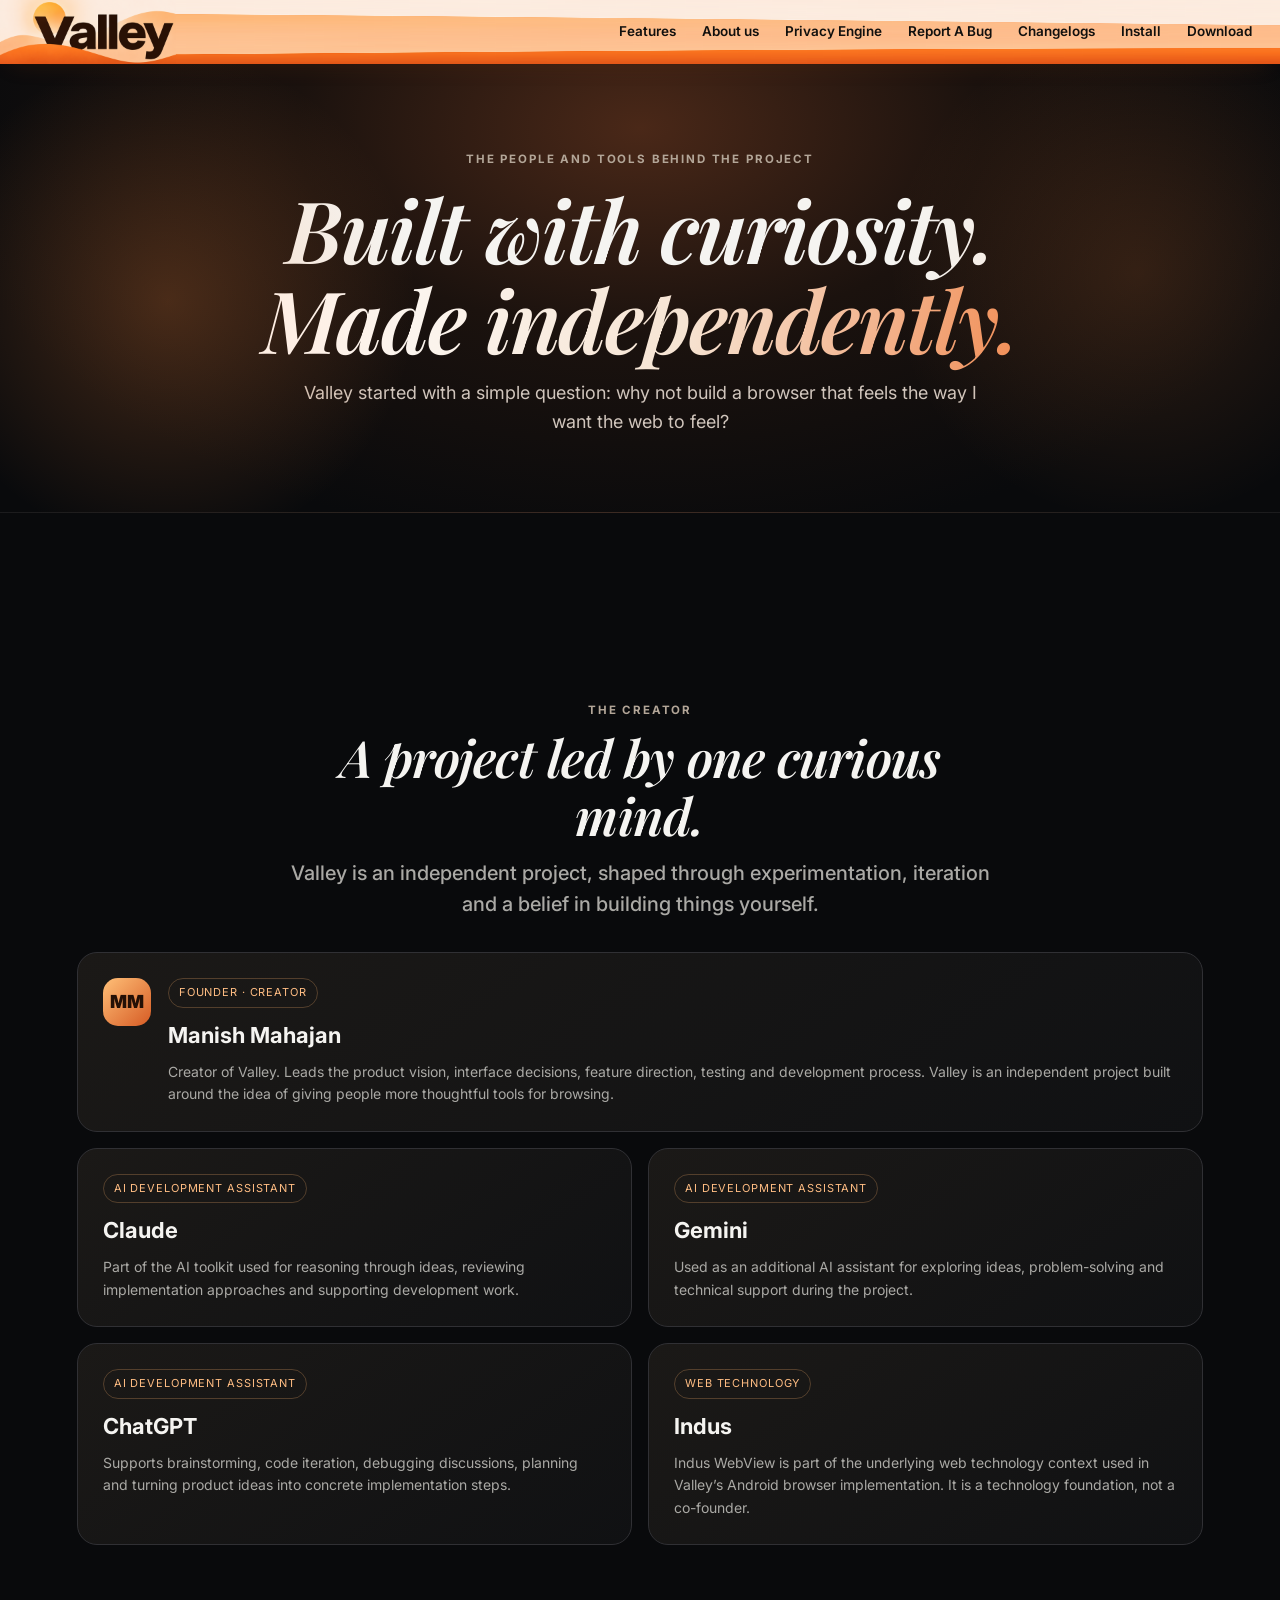
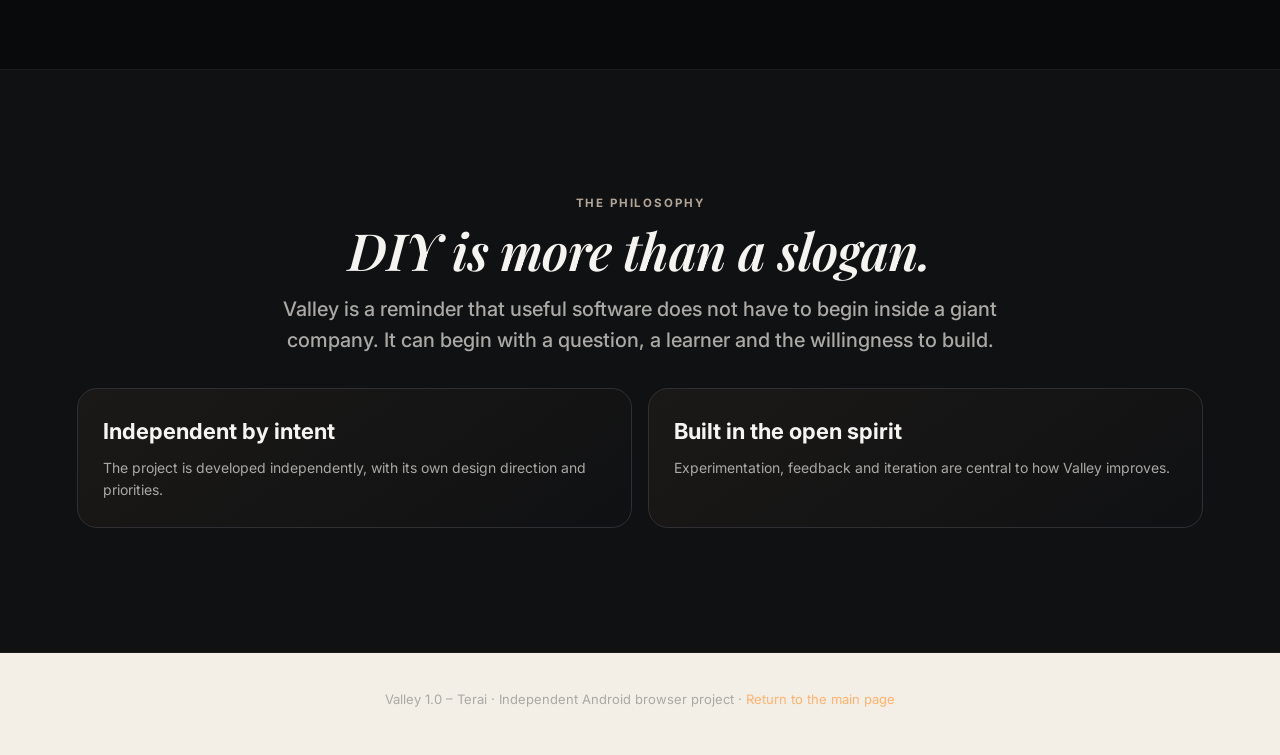
==== commit 4ce6b20d: "Add files via upload" ====
--- a/website/about.html
+++ b/website/about.html
@@ -185,4 +185,27 @@
 }
 @media(prefers-reduced-motion:reduce){.menu-mark i,.nav .menu{transition:none!important}}
 
+
+/* High-contrast navigation and compact black two-line menu mark */
+.nav .menu{color:#11100e!important}
+.nav .menu a,.nav .menu a:hover,.nav .menu a.cur{color:#11100e!important}
+.nav .menu a:after{background:#11100e}
+@media(max-width:899px){
+  .menu-btn{color:#090909!important}
+  .menu-mark{width:26px!important;height:16px!important}
+  .menu-mark i{width:26px!important;height:2.2px!important;background:#090909!important}
+  .menu-btn[aria-expanded="true"] .menu-mark i:first-child{transform:translateY(6.9px) rotate(45deg)!important}
+  .menu-btn[aria-expanded="true"] .menu-mark i:last-child{transform:translateY(-6.9px) rotate(-45deg)!important}
+  .nav .menu{
+    background:#fff4e8f7!important;
+    border-color:#2b120822!important;
+    box-shadow:0 22px 42px -22px #0008!important;
+  }
+  .nav .menu a,.nav .menu a:hover,.nav .menu a.cur{
+    color:#11100e!important;
+    border-bottom-color:#2b12081a!important;
+  }
+  .nav .menu a:after{background:#11100e!important}
+}
+
 </style></head><body><div class="top-download"><div class="nav"><a class="bn" href="index.html#top" aria-label="Valley – home"></a><nav class="menu" id="site-menu" aria-label="Page contents"><a href="features.html">Features</a><a href="about.html">About us</a><a href="privacy.html">Privacy Engine</a><a href="report-a-bug.html">Report A Bug</a><a href="changelogs.html">Changelogs</a><a href="index.html#install">Install</a><a href="index.html#download">Download</a></nav><button class="menu-btn" type="button" aria-expanded="false" aria-controls="site-menu" aria-label="Open contents menu"><span class="menu-mark" aria-hidden="true"><i></i><i></i></span></button></div></div><header class="page-hero"><div class="wrap"><div class="eyebrow">The people and tools behind the project</div><h1>Built with curiosity.<br><span class="g">Made independently.</span></h1><p>Valley started with a simple question: why not build a browser that feels the way I want the web to feel?</p></div></header><main class="page-content"><section><div class="wrap"><div class="section-head"><div class="eyebrow">The creator</div><h2>A project led by one curious mind.</h2><p>Valley is an independent project, shaped through experimentation, iteration and a belief in building things yourself.</p></div><div class="info-grid"><article class="info-card wide-card"><div class="person"><div class="avatar">MM</div><div><span class="tag">Founder · Creator</span><h3>Manish Mahajan</h3><p>Creator of Valley. Leads the product vision, interface decisions, feature direction, testing and development process. Valley is an independent project built around the idea of giving people more thoughtful tools for browsing.</p></div></div></article><article class="info-card"><span class="tag">AI development assistant</span><h3>Claude</h3><p>Part of the AI toolkit used for reasoning through ideas, reviewing implementation approaches and supporting development work.</p></article><article class="info-card"><span class="tag">AI development assistant</span><h3>Gemini</h3><p>Used as an additional AI assistant for exploring ideas, problem-solving and technical support during the project.</p></article><article class="info-card"><span class="tag">AI development assistant</span><h3>ChatGPT</h3><p>Supports brainstorming, code iteration, debugging discussions, planning and turning product ideas into concrete implementation steps.</p></article><article class="info-card"><span class="tag">Web technology</span><h3>Indus</h3><p>Indus WebView is part of the underlying web technology context used in Valley’s Android browser implementation. It is a technology foundation, not a co-founder.</p></article></div></div></section><section class="showcase"><div class="wrap"><div class="section-head"><div class="eyebrow">The philosophy</div><h2>DIY is more than a slogan.</h2><p>Valley is a reminder that useful software does not have to begin inside a giant company. It can begin with a question, a learner and the willingness to build.</p></div><div class="info-grid"><article class="info-card"><h3>Independent by intent</h3><p>The project is developed independently, with its own design direction and priorities.</p></article><article class="info-card"><h3>Built in the open spirit</h3><p>Experimentation, feedback and iteration are central to how Valley improves.</p></article></div></div></section></main><footer class="page-footer">Valley 1.0 – Terai · Independent Android browser project · <a href="index.html">Return to the main page</a></footer><script>(()=>{const bar=document.querySelector('.top-download'),btn=document.querySelector('.menu-btn'),links=[...document.querySelectorAll('.menu a')];const shut=()=>{bar.classList.remove('open');btn.setAttribute('aria-expanded','false')};btn.addEventListener('click',e=>{e.stopPropagation();const o=bar.classList.toggle('open');btn.setAttribute('aria-expanded',o)});links.forEach(a=>a.addEventListener('click',shut));document.addEventListener('click',e=>{if(!bar.contains(e.target))shut()});addEventListener('keydown',e=>{if(e.key==='Escape')shut()});})();</script></body></html>
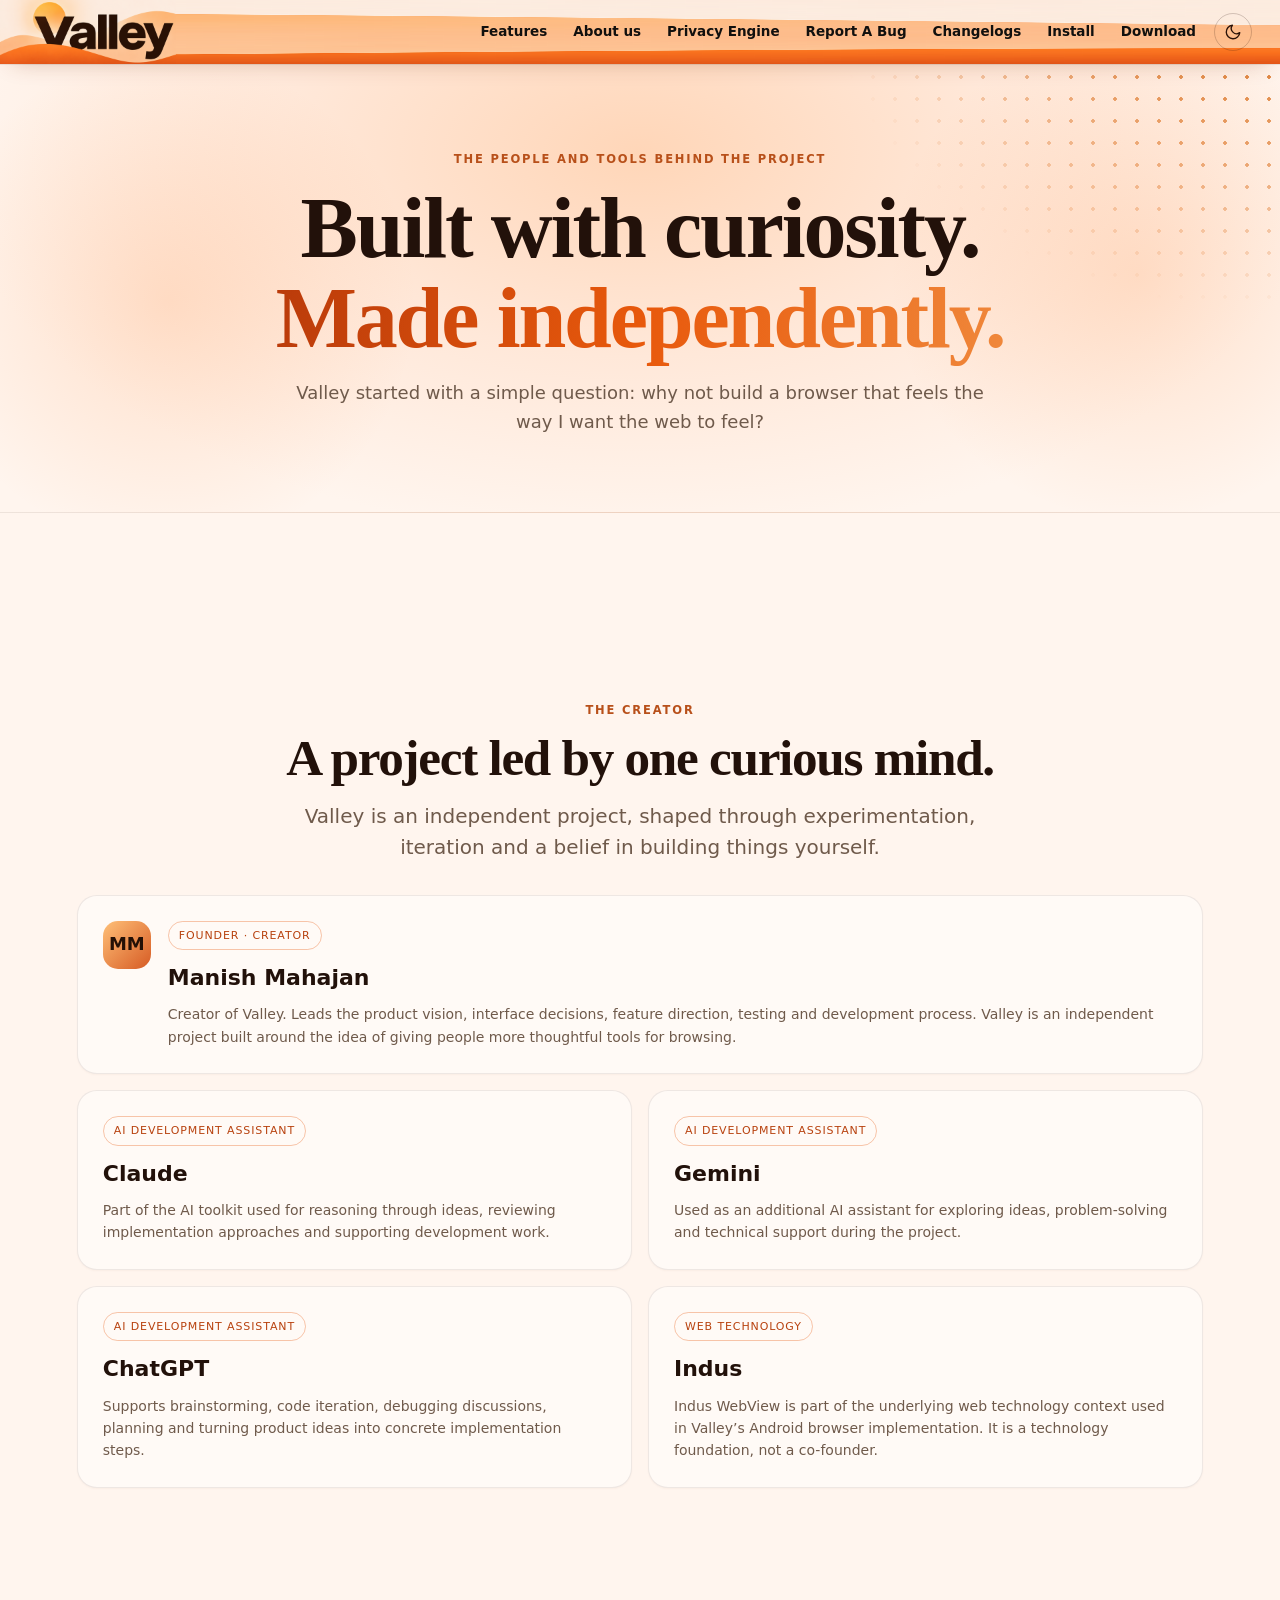
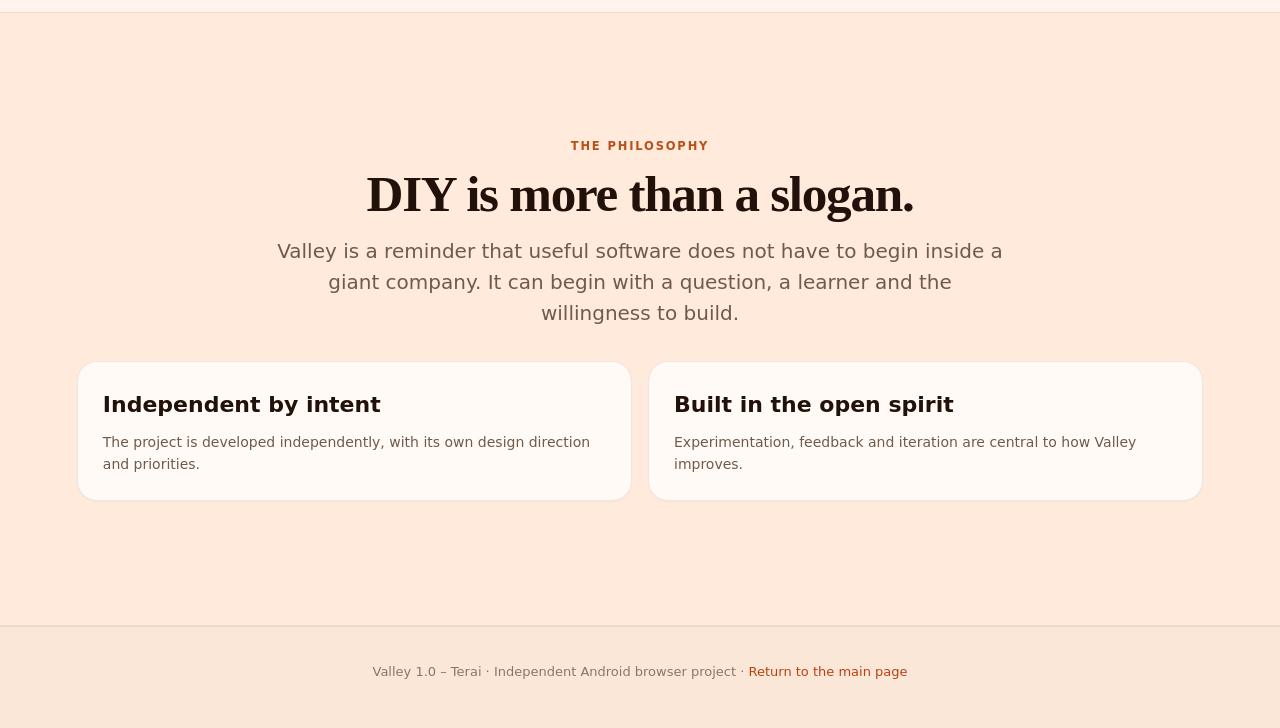
==== commit 67e44438: "Add files via upload" ====
--- a/website/about.html
+++ b/website/about.html
@@ -1,6 +1,8 @@
-<!doctype html><html lang="en"><head><meta charset="utf-8"><meta name="viewport" content="width=device-width,initial-scale=1"><meta name="theme-color" content="#0b0b0d"><meta name="description" content="Meet the creator and tools behind the independent Valley browser project."><title>About Us | Valley Browser</title><link rel="preconnect" href="https://fonts.googleapis.com"><link rel="preconnect" href="https://fonts.gstatic.com" crossorigin><link rel="stylesheet" href="https://fonts.googleapis.com/css2?family=Inter:ital,wght@0,400;0,500;0,600;0,700;0,800;1,400;1,500;1,600;1,700&family=Playfair+Display:ital,wght@0,500;0,600;0,700;1,500;1,600&display=swap"><style>
+<!doctype html><html lang="en"><head><meta charset="utf-8"><link rel="preload" href="assets/fonts/BricolageGrotesque-Variable.woff2" as="font" type="font/woff2" crossorigin>
+<link rel="preload" href="assets/fonts/BricolageGrotesque-Display.woff2" as="font" type="font/woff2" crossorigin>
+<meta name="viewport" content="width=device-width,initial-scale=1"><meta name="theme-color" content="#0b0b0d"><meta name="description" content="Meet the creator and tools behind the independent Valley browser project."><title>About Us | Valley Browser</title><style>
 :root{--bg:#090a0c;--panel:#141518;--panel2:#1b1c20;--text:#f5f4f1;--muted:#aaa9a5;--line:#303034;--orange:#ff9b45;--orange2:#ff7137}
-*{box-sizing:border-box}html{scroll-behavior:smooth}body{margin:0;background:var(--bg);color:var(--text);font:16px/1.6 Inter,ui-sans-serif,system-ui,-apple-system,"Segoe UI",sans-serif}
+*{box-sizing:border-box}html{scroll-behavior:smooth}body{margin:0;background:var(--bg);color:var(--text);font:16px/1.6 "Bricolage Grotesque",Inter,ui-sans-serif,system-ui,-apple-system,"Segoe UI",sans-serif}
 a{color:inherit}.top-download{position:fixed;z-index:30;top:12px;left:50%;transform:translateX(-50%);width:min(94%,540px);display:flex;justify-content:center;pointer-events:none}.top-download a{pointer-events:auto}
 .btn{display:inline-flex;align-items:center;justify-content:center;gap:10px;text-decoration:none;border:1px solid #ffb46b66;border-radius:999px;padding:13px 23px;background:linear-gradient(135deg,#ffbd70,#ff843d);color:#1b0d04;font-weight:800;box-shadow:0 8px 32px #0009;transition:.2s}
 .btn:hover{transform:translateY(-2px);filter:brightness(1.07)}.btn.secondary{background:#ffffff0b;color:var(--text);border-color:#ffffff25;box-shadow:none}
@@ -77,7 +79,7 @@
 .nav{max-width:none;width:min(1240px,calc(100% - 56px));padding:0}@media(max-width:760px){.nav{width:calc(100% - 32px)}}
 @media(min-width:1024px){.nav{width:min(1240px,calc(100% - 96px))}header{min-height:0;padding:160px 48px 120px}}
 @media(min-width:1280px){.wrap{max-width:1240px}}
-:root{--gold:#d8b774;--gold2:#f0d9a3;--serif:"Inter",system-ui,-apple-system,"Segoe UI",Roboto,sans-serif;--tagline:"Playfair Display",Georgia,"Iowan Old Style",serif}
+:root{--gold:#d8b774;--gold2:#f0d9a3;--serif:"Bricolage Grotesque","Inter",system-ui,-apple-system,"Segoe UI",Roboto,sans-serif;--tagline:"Bricolage Grotesque Display","Bricolage Grotesque","Playfair Display",Georgia,"Iowan Old Style",serif}
 h1,.section-head h2,.download-panel h2,.feature h3,.safety h3,.nav .bn,.brand,.mock-copy h3{font-family:var(--serif);font-feature-settings:"lnum"}
 h1{font-weight:600;letter-spacing:-.025em;line-height:1.04;font-size:clamp(50px,9vw,96px)}
 h1 .g{font-style:normal;background:linear-gradient(100deg,#fff,var(--gold2) 50%,#f08a52);-webkit-background-clip:text;background-clip:text;padding:0 .2em 0 .1em;margin:0 -.2em 0 -.1em}
@@ -102,8 +104,8 @@
 .glyph{color:#e9e2d8;border-color:#ffffff1a;background:#ffffff0a}.safety{border-color:#ffffff1f;background:linear-gradient(135deg,#1a1613,#121110)}
 
 .lead,.section-head p,.download-panel p{font-family:var(--serif);font-style:normal;font-weight:500;line-height:1.55;letter-spacing:0}
-.mock-copy h3{font-family:var(--tagline);font-style:italic}
-h1,h1 i,h1 .g,.section-head h2,.download-panel h2,.safety h3{font-family:var(--tagline);font-style:italic;font-weight:600}
+.mock-copy h3{font-family:var(--tagline);font-style:normal;font-weight:800;letter-spacing:-.025em}
+h1,h1 i,h1 .g,.section-head h2,.download-panel h2,.safety h3{font-family:var(--tagline);font-style:normal;font-weight:800;letter-spacing:-.025em}
 .lead{font-size:clamp(19px,2.1vw,24px)}.section-head p,.download-panel p{font-size:clamp(17px,1.6vw,20px)}
 
 /* ===== Sunlit hillscape bar + contents menu ===== */
@@ -117,7 +119,7 @@
 .nav .menu a:after{content:"";position:absolute;left:0;right:0;bottom:1px;height:2px;border-radius:2px;background:#e8590c;transform:scaleX(0);transform-origin:left;transition:transform .35s cubic-bezier(.16,1,.3,1)}
 .nav .menu a:hover{color:#b8420f}.nav .menu a:hover:after,.nav .menu a.cur:after{transform:scaleX(1)}
 .nav .menu a.cur{color:#b8420f}
-.menu-btn{display:none;margin-left:auto;align-items:center;gap:8px;height:36px;padding:0 14px;border-radius:999px;border:1px solid #2b120833;background:#fff8f0cc;color:var(--ink);font:600 13px/1 Inter,system-ui,sans-serif;cursor:pointer}
+.menu-btn{display:none;margin-left:auto;align-items:center;gap:8px;height:36px;padding:0 14px;border-radius:999px;border:1px solid #2b120833;background:#fff8f0cc;color:var(--ink);font:600 13px/1 "Bricolage Grotesque",Inter,system-ui,sans-serif;cursor:pointer}
 .menu-btn:hover{background:#fff}
 .nav .btn{display:none}
 .brand{width:168px;aspect-ratio:1180/510;border-radius:12px;background:var(--logo) center/100% 100% no-repeat;font-size:0;box-shadow:0 6px 20px -10px #7a2f0a66}
@@ -145,14 +147,14 @@
 
 /* Typography aligned with the main Valley page */
 :root{
-  --serif:"Inter",system-ui,-apple-system,"Segoe UI",Roboto,sans-serif;
-  --tagline:"Playfair Display",Georgia,"Iowan Old Style",serif;
-}
-body{font-family:"Inter",system-ui,-apple-system,"Segoe UI",Roboto,sans-serif}
+  --serif:"Bricolage Grotesque","Inter",system-ui,-apple-system,"Segoe UI",Roboto,sans-serif;
+  --tagline:"Bricolage Grotesque Display","Bricolage Grotesque","Playfair Display",Georgia,"Iowan Old Style",serif;
+}
+body{font-family:"Bricolage Grotesque","Inter",system-ui,-apple-system,"Segoe UI",Roboto,sans-serif}
 h1,.section-head h2,.download-panel h2,.feature h3,.safety h3,
 .nav .bn,.brand,.mock-copy h3{font-family:var(--serif);font-feature-settings:"lnum"}
 h1,h1 i,h1 .g,.section-head h2,.download-panel h2,.safety h3{
-  font-family:var(--tagline);font-style:italic;font-weight:600
+  font-family:var(--tagline);font-style:normal;font-weight:800;letter-spacing:-.025em
 }
 button,input,select,textarea{font:inherit}
 
@@ -208,4 +210,4 @@
   .nav .menu a:after{background:#11100e!important}
 }
 
-</style></head><body><div class="top-download"><div class="nav"><a class="bn" href="index.html#top" aria-label="Valley – home"></a><nav class="menu" id="site-menu" aria-label="Page contents"><a href="features.html">Features</a><a href="about.html">About us</a><a href="privacy.html">Privacy Engine</a><a href="report-a-bug.html">Report A Bug</a><a href="changelogs.html">Changelogs</a><a href="index.html#install">Install</a><a href="index.html#download">Download</a></nav><button class="menu-btn" type="button" aria-expanded="false" aria-controls="site-menu" aria-label="Open contents menu"><span class="menu-mark" aria-hidden="true"><i></i><i></i></span></button></div></div><header class="page-hero"><div class="wrap"><div class="eyebrow">The people and tools behind the project</div><h1>Built with curiosity.<br><span class="g">Made independently.</span></h1><p>Valley started with a simple question: why not build a browser that feels the way I want the web to feel?</p></div></header><main class="page-content"><section><div class="wrap"><div class="section-head"><div class="eyebrow">The creator</div><h2>A project led by one curious mind.</h2><p>Valley is an independent project, shaped through experimentation, iteration and a belief in building things yourself.</p></div><div class="info-grid"><article class="info-card wide-card"><div class="person"><div class="avatar">MM</div><div><span class="tag">Founder · Creator</span><h3>Manish Mahajan</h3><p>Creator of Valley. Leads the product vision, interface decisions, feature direction, testing and development process. Valley is an independent project built around the idea of giving people more thoughtful tools for browsing.</p></div></div></article><article class="info-card"><span class="tag">AI development assistant</span><h3>Claude</h3><p>Part of the AI toolkit used for reasoning through ideas, reviewing implementation approaches and supporting development work.</p></article><article class="info-card"><span class="tag">AI development assistant</span><h3>Gemini</h3><p>Used as an additional AI assistant for exploring ideas, problem-solving and technical support during the project.</p></article><article class="info-card"><span class="tag">AI development assistant</span><h3>ChatGPT</h3><p>Supports brainstorming, code iteration, debugging discussions, planning and turning product ideas into concrete implementation steps.</p></article><article class="info-card"><span class="tag">Web technology</span><h3>Indus</h3><p>Indus WebView is part of the underlying web technology context used in Valley’s Android browser implementation. It is a technology foundation, not a co-founder.</p></article></div></div></section><section class="showcase"><div class="wrap"><div class="section-head"><div class="eyebrow">The philosophy</div><h2>DIY is more than a slogan.</h2><p>Valley is a reminder that useful software does not have to begin inside a giant company. It can begin with a question, a learner and the willingness to build.</p></div><div class="info-grid"><article class="info-card"><h3>Independent by intent</h3><p>The project is developed independently, with its own design direction and priorities.</p></article><article class="info-card"><h3>Built in the open spirit</h3><p>Experimentation, feedback and iteration are central to how Valley improves.</p></article></div></div></section></main><footer class="page-footer">Valley 1.0 – Terai · Independent Android browser project · <a href="index.html">Return to the main page</a></footer><script>(()=>{const bar=document.querySelector('.top-download'),btn=document.querySelector('.menu-btn'),links=[...document.querySelectorAll('.menu a')];const shut=()=>{bar.classList.remove('open');btn.setAttribute('aria-expanded','false')};btn.addEventListener('click',e=>{e.stopPropagation();const o=bar.classList.toggle('open');btn.setAttribute('aria-expanded',o)});links.forEach(a=>a.addEventListener('click',shut));document.addEventListener('click',e=>{if(!bar.contains(e.target))shut()});addEventListener('keydown',e=>{if(e.key==='Escape')shut()});})();</script></body></html>+</style><link rel="stylesheet" href="assets/theme.css"><script src="assets/theme.js"></script></head><body><div class="top-download"><div class="nav"><a class="bn" href="index.html#top" aria-label="Valley – home"></a><nav class="menu" id="site-menu" aria-label="Page contents"><a href="features.html">Features</a><a href="about.html">About us</a><a href="privacy.html">Privacy Engine</a><a href="report-a-bug.html">Report A Bug</a><a href="changelogs.html">Changelogs</a><a href="index.html#install">Install</a><a href="index.html#download">Download</a></nav><button class="menu-btn" type="button" aria-expanded="false" aria-controls="site-menu" aria-label="Open contents menu"><span class="menu-mark" aria-hidden="true"><i></i><i></i></span></button></div></div><header class="page-hero"><span class="dotfield" aria-hidden="true"></span><div class="wrap"><div class="eyebrow">The people and tools behind the project</div><h1>Built with curiosity.<br><span class="g">Made independently.</span></h1><p>Valley started with a simple question: why not build a browser that feels the way I want the web to feel?</p></div></header><main class="page-content"><section><div class="wrap"><div class="section-head"><div class="eyebrow">The creator</div><h2>A project led by one curious mind.</h2><p>Valley is an independent project, shaped through experimentation, iteration and a belief in building things yourself.</p></div><div class="info-grid"><article class="info-card wide-card"><div class="person"><div class="avatar">MM</div><div><span class="tag">Founder · Creator</span><h3>Manish Mahajan</h3><p>Creator of Valley. Leads the product vision, interface decisions, feature direction, testing and development process. Valley is an independent project built around the idea of giving people more thoughtful tools for browsing.</p></div></div></article><article class="info-card"><span class="tag">AI development assistant</span><h3>Claude</h3><p>Part of the AI toolkit used for reasoning through ideas, reviewing implementation approaches and supporting development work.</p></article><article class="info-card"><span class="tag">AI development assistant</span><h3>Gemini</h3><p>Used as an additional AI assistant for exploring ideas, problem-solving and technical support during the project.</p></article><article class="info-card"><span class="tag">AI development assistant</span><h3>ChatGPT</h3><p>Supports brainstorming, code iteration, debugging discussions, planning and turning product ideas into concrete implementation steps.</p></article><article class="info-card"><span class="tag">Web technology</span><h3>Indus</h3><p>Indus WebView is part of the underlying web technology context used in Valley’s Android browser implementation. It is a technology foundation, not a co-founder.</p></article></div></div></section><section class="showcase"><div class="wrap"><div class="section-head"><div class="eyebrow">The philosophy</div><h2>DIY is more than a slogan.</h2><p>Valley is a reminder that useful software does not have to begin inside a giant company. It can begin with a question, a learner and the willingness to build.</p></div><div class="info-grid"><article class="info-card"><h3>Independent by intent</h3><p>The project is developed independently, with its own design direction and priorities.</p></article><article class="info-card"><h3>Built in the open spirit</h3><p>Experimentation, feedback and iteration are central to how Valley improves.</p></article></div></div></section></main><footer class="page-footer">Valley 1.0 – Terai · Independent Android browser project · <a href="index.html">Return to the main page</a></footer><script>(()=>{const bar=document.querySelector('.top-download'),btn=document.querySelector('.menu-btn'),links=[...document.querySelectorAll('.menu a')];const shut=()=>{bar.classList.remove('open');btn.setAttribute('aria-expanded','false')};btn.addEventListener('click',e=>{e.stopPropagation();const o=bar.classList.toggle('open');btn.setAttribute('aria-expanded',o)});links.forEach(a=>a.addEventListener('click',shut));document.addEventListener('click',e=>{if(!bar.contains(e.target))shut()});addEventListener('keydown',e=>{if(e.key==='Escape')shut()});})();</script></body></html>
--- a/website/assets/theme.css
+++ b/website/assets/theme.css
@@ -0,0 +1,193 @@
+/* =====================================================================
+   Valley · theme layer (dark + light) and dotted pattern
+   Loaded after each page's own <style>, so it can restyle every page.
+   data-theme="dark" | "light" is set on <html> by theme.js
+   ===================================================================== */
+
+/* ---------- dotted pattern (shared) ---------- */
+.dotfield{
+  --dot-gap:22px;
+  position:absolute;top:0;right:0;z-index:0;pointer-events:none;
+  width:min(58vw,600px);height:min(44vw,420px);
+  background-image:radial-gradient(circle,var(--dot) 1.55px,transparent 2.1px);
+  background-size:var(--dot-gap) var(--dot-gap);
+  background-position:right top;
+  -webkit-mask-image:radial-gradient(ellipse 100% 100% at 100% 0,#000 0,rgba(0,0,0,.62) 36%,transparent 74%);
+          mask-image:radial-gradient(ellipse 100% 100% at 100% 0,#000 0,rgba(0,0,0,.62) 36%,transparent 74%);
+}
+.dotfield.l{right:auto;left:0;background-position:left top;
+  -webkit-mask-image:radial-gradient(ellipse 100% 100% at 0 0,#000 0,rgba(0,0,0,.62) 36%,transparent 74%);
+          mask-image:radial-gradient(ellipse 100% 100% at 0 0,#000 0,rgba(0,0,0,.62) 36%,transparent 74%)}
+.page-hero,.download-panel{position:relative;overflow:hidden}
+.page-hero>.wrap,.download-panel>*:not(.dotfield){position:relative;z-index:1}
+@media(max-width:760px){.dotfield{width:78vw;height:300px;--dot-gap:19px}}
+
+/* =====================================================================
+   DARK  (photo logo)
+   ===================================================================== */
+html[data-theme="dark"]{
+  color-scheme:dark;
+  --bg:#0c0706;--panel:#150d0a;--panel2:#1b110d;--text:#f7efe6;--muted:#b5a79a;--line:#2e1f18;
+  --orange:#ff9b45;--orange2:#ff7137;--dot:#f09a55;
+  --logo:url(assets/logo-dark.jpg);
+}
+html[data-theme="dark"] body{background:var(--bg);color:var(--text)}
+
+/* top bar: dark surface, the photo is the logo */
+html[data-theme="dark"] .top-download{
+  background-color:#0c0706f2;background-image:none;
+  -webkit-backdrop-filter:saturate(1.4) blur(16px);backdrop-filter:saturate(1.4) blur(16px);
+  box-shadow:0 1px 0 #ffffff14,0 10px 30px -14px #000c}
+html[data-theme="dark"] .top-download:after{content:"";position:absolute;left:0;right:0;bottom:0;height:1px;
+  background:linear-gradient(90deg,transparent,#ff8a3d55 30%,#ff8a3d55 70%,transparent)}
+html[data-theme="dark"] .nav .bn{
+  height:calc(var(--h) - 16px);width:calc((var(--h) - 16px)*2.3137);margin:8px 0;
+  border-radius:9px;box-shadow:0 0 0 1px #ffffff1a,0 6px 20px -8px #ff6a1f66}
+html[data-theme="dark"] .brand{border-radius:12px;box-shadow:0 0 0 1px #ffffff1f,0 10px 30px -12px #ff6a1f88}
+html[data-theme="dark"] .nav .menu,
+html[data-theme="dark"] .nav .menu a,
+html[data-theme="dark"] .nav .menu a:hover,
+html[data-theme="dark"] .nav .menu a.cur{color:#f3ebe1!important}
+html[data-theme="dark"] .nav .menu a:hover,
+html[data-theme="dark"] .nav .menu a.cur{color:#ffb070!important}
+html[data-theme="dark"] .nav .menu a:after{background:#ff9b45!important}
+html[data-theme="dark"] .menu-btn,html[data-theme="dark"] .menu-btn:hover{color:#f3ebe1!important}
+html[data-theme="dark"] .menu-mark i{background:#f3ebe1!important}
+@media(max-width:899px){
+  html[data-theme="dark"] .nav .menu{background:#100907f5!important;border-color:#ffffff1c!important;box-shadow:0 22px 42px -22px #000!important}
+  html[data-theme="dark"] .nav .menu a,
+  html[data-theme="dark"] .nav .menu a:hover,
+  html[data-theme="dark"] .nav .menu a.cur{border-bottom-color:#ffffff14!important}
+  html[data-theme="dark"] .menu-btn:hover,html[data-theme="dark"] .menu-btn:active{background:#ffffff0f}
+}
+
+/* warm the dark surfaces to match the logo */
+html[data-theme="dark"] header,
+html[data-theme="dark"] .page-hero{background:radial-gradient(ellipse at 50% 30%,#4a2412 0,#1c0f0a 38%,#0c0706 76%)}
+html[data-theme="dark"] .feature,
+html[data-theme="dark"] .info-card{background:#130b08;border-color:#ffffff14}
+html[data-theme="dark"] .feature:hover{background:#1a100c}
+html[data-theme="dark"] .showcase{background:#100908}
+html[data-theme="dark"] .show,
+html[data-theme="dark"] .video-card,
+html[data-theme="dark"] .translation,
+html[data-theme="dark"] .compare-wrap{background:#150d0a}
+html[data-theme="dark"] .step,
+html[data-theme="dark"] .flow-step{background:#140c09}
+html[data-theme="dark"] .tutorial{background:linear-gradient(180deg,#160d09,#0c0706)}
+html[data-theme="dark"] .download-panel{background:radial-gradient(ellipse at center,#4a2412,#150c08 66%)}
+html[data-theme="dark"] .browser-top{background:#211613}
+html[data-theme="dark"] .address{background:#0e0806}
+
+/* footer follows the theme */
+html[data-theme="dark"] footer{background:#0a0605;color:#f3ebe1;border-top:1px solid #ffffff12}
+html[data-theme="dark"] footer .foot-top,
+html[data-theme="dark"] footer .foot-groups,
+html[data-theme="dark"] footer .foot-groups details{border-color:#ffffff14}
+html[data-theme="dark"] .foot-links{color:#b9a99b}
+html[data-theme="dark"] .foot-links a:hover{color:#ffb070}
+html[data-theme="dark"] .foot-groups summary{color:#f3ebe1}
+html[data-theme="dark"] .foot-groups p{color:#a89a8d}
+html[data-theme="dark"] .foot-meta{color:#8d7f73}
+html[data-theme="dark"] .foot-groups a,html[data-theme="dark"] .foot-meta a{color:#ff9b45}
+
+/* =====================================================================
+   LIGHT  (current logo)
+   ===================================================================== */
+html[data-theme="light"]{
+  color-scheme:light;
+  --bg:#fff5ee;--panel:#fffaf6;--panel2:#fff0e5;--text:#22110a;--muted:#6f5a4b;--line:#ecd6c6;
+  --orange:#e8590c;--orange2:#d9480f;--dot:#d9701f;
+}
+html[data-theme="light"] body{background:var(--bg);color:var(--text)}
+html[data-theme="light"] ::selection{background:#ffb27a99}
+
+html[data-theme="light"] header,
+html[data-theme="light"] .page-hero{
+  background:radial-gradient(ellipse at 50% 30%,#ffd6b8 0,#ffe8d9 40%,#fff5ee 76%);
+  border-bottom:1px solid #2b120814}
+html[data-theme="light"] header:before,
+html[data-theme="light"] header:after{background:radial-gradient(circle,#ff8a3d33,#0000 65%)}
+html[data-theme="light"] .eyebrow{color:#b8501a}
+html[data-theme="light"] h1 .g{background:linear-gradient(100deg,#b93a0a,#e8590c 50%,#f08a3d);-webkit-background-clip:text;background-clip:text}
+html[data-theme="light"] .lead,
+html[data-theme="light"] .page-hero p{color:#6f5a4b}
+html[data-theme="light"] .status{color:#8d7565}
+
+html[data-theme="light"] .btn{box-shadow:0 10px 26px -10px #e8590c88;border-color:#e8590c55}
+html[data-theme="light"] .btn.secondary{background:#2b12080a;color:var(--text);border-color:#2b120830;box-shadow:none}
+
+/* mock browser */
+html[data-theme="light"] .browser{border-color:#2b120822;background:#fffaf6ee;box-shadow:0 34px 80px -30px #7a2f0a55}
+html[data-theme="light"] .browser-top{background:#f8e5d6;border-bottom-color:#2b120814}
+html[data-theme="light"] .dot{background:#d5b9a4}
+html[data-theme="light"] .address{background:#fff;border-color:#2b120818;color:#7a6455}
+html[data-theme="light"] .browser-body{background:linear-gradient(135deg,#fff1e6,#ffe3d0)}
+html[data-theme="light"] .mock-copy p,
+html[data-theme="light"] .mock-card small{color:#7a6455}
+html[data-theme="light"] .mock-pill{background:#ffd7bb;color:#a8410d}
+html[data-theme="light"] .mock-card{border-color:#2b120814;background:#ffffff99}
+html[data-theme="light"] .mock-card.on{border-color:#e8590c99;background:#ff9b4528}
+
+/* cards and sections */
+html[data-theme="light"] .feature,
+html[data-theme="light"] .info-card{background:#fffaf6;border-color:#2b120814;box-shadow:0 1px 2px #7a2f0a0a}
+html[data-theme="light"] .feature:hover{background:#fff;border-color:#e8590c66}
+html[data-theme="light"] .feature:before{background:radial-gradient(280px circle at var(--mx,50%) var(--my,0),#ff9b4533,#0000)}
+html[data-theme="light"] .glyph{color:#d9560f;border-color:#e8590c33;background:#ff9b4520}
+html[data-theme="light"] .showcase{background:#ffeadb;border-block-color:#2b120810}
+html[data-theme="light"] .show,
+html[data-theme="light"] .video-card,
+html[data-theme="light"] .translation,
+html[data-theme="light"] .compare-wrap{background:#fffaf6;border-color:#2b120820;box-shadow:0 24px 60px -30px #7a2f0a55}
+html[data-theme="light"] .video-view{background:radial-gradient(ellipse,#ffcfae,#ffeee2 75%)}
+html[data-theme="light"] .video-view .media-frame{border-color:#2b120822}
+html[data-theme="light"] .compare-labels{color:#6f5a4b}
+html[data-theme="light"] .compare-labels b{color:#c2410c}
+html[data-theme="light"] .tutorial{background:linear-gradient(180deg,#ffeadb,#fff5ee)}
+html[data-theme="light"] .step,
+html[data-theme="light"] .flow-step{background:#fffaf6;border-color:#2b120814}
+html[data-theme="light"] .phone-shot{border-color:#2b120820}
+html[data-theme="light"] .safety,
+html[data-theme="light"] .caveat{border-color:#e8590c44;background:linear-gradient(135deg,#ffe8d6,#fff7f1);color:#6f5a4b}
+html[data-theme="light"] .safety h3{color:#b8420f}
+html[data-theme="light"] .safety p{color:#6f5a4b}
+html[data-theme="light"] .caveat b{color:#b8420f}
+html[data-theme="light"] .tag{border-color:#e8590c55;color:#b8420f}
+html[data-theme="light"] .note{color:#8d7565}
+html[data-theme="light"] .download-panel{background:radial-gradient(ellipse at center,#ffc9a3,#ffeadb 70%);border-block-color:#2b120814}
+html[data-theme="light"] .download-panel p,
+html[data-theme="light"] .download-count{color:#6f5a4b}
+html[data-theme="light"] .download-count strong{color:#22110a}
+html[data-theme="light"] .download-count .count-label{color:#8d7565}
+html[data-theme="light"] footer{background:#fbe7d8;color:#22110a}
+html[data-theme="light"] footer .foot-top,
+html[data-theme="light"] footer .foot-groups,
+html[data-theme="light"] footer .foot-groups details{border-color:#2b12081f}
+html[data-theme="light"] .page-footer{color:#8d7565;border-top-color:#2b120814}
+html[data-theme="light"] .page-footer a{color:#b8420f}
+
+/* =====================================================================
+   Theme toggle button (injected by theme.js into .nav)
+   ===================================================================== */
+.theme-toggle{
+  flex:none;width:38px;height:38px;margin-left:18px;border-radius:50%;cursor:pointer;
+  display:inline-grid;place-items:center;padding:0;
+  border:1px solid currentColor;background:transparent;
+  transition:transform .3s cubic-bezier(.3,1.5,.5,1),background .25s,border-color .25s,color .25s;
+  -webkit-tap-highlight-color:transparent}
+.theme-toggle svg{width:18px;height:18px;display:block}
+.theme-toggle:active{transform:scale(.9)}
+.theme-toggle .i-sun{display:none}
+html[data-theme="dark"] .theme-toggle{color:#f3ebe1;border-color:#ffffff30}
+html[data-theme="dark"] .theme-toggle:hover{border-color:#ff9b45;color:#ffb070;background:#ff9b4514}
+html[data-theme="dark"] .theme-toggle .i-sun{display:block}
+html[data-theme="dark"] .theme-toggle .i-moon{display:none}
+html[data-theme="light"] .theme-toggle{color:#2b1208;border-color:#2b120833}
+html[data-theme="light"] .theme-toggle:hover{border-color:#e8590c;color:#b8420f;background:#ff9b4518}
+@media(max-width:899px){.theme-toggle{margin-left:6px}}
+
+/* smooth colour change when switching */
+html.theme-anim,html.theme-anim *,html.theme-anim *:before,html.theme-anim *:after{
+  transition:background-color .35s ease,border-color .35s ease,color .35s ease,box-shadow .35s ease!important}
+@media(prefers-reduced-motion:reduce){html.theme-anim,html.theme-anim *{transition:none!important}}
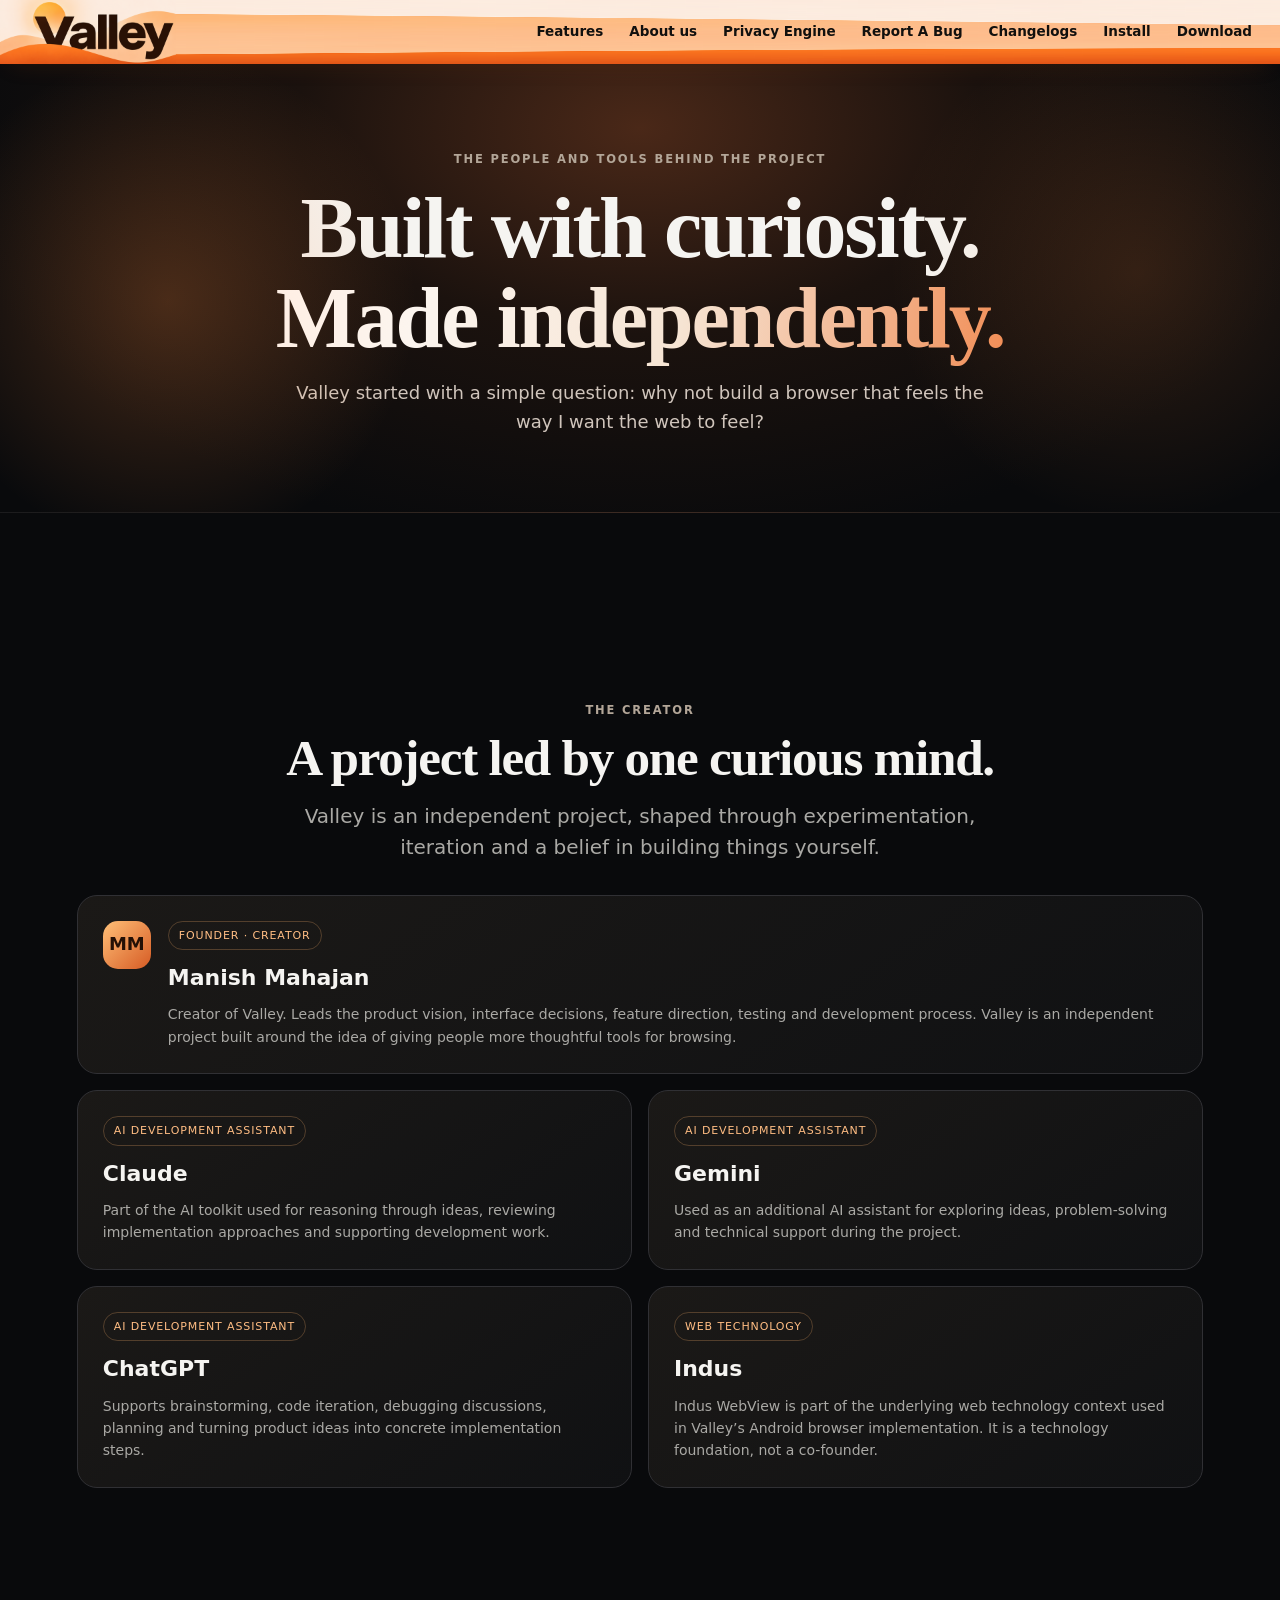
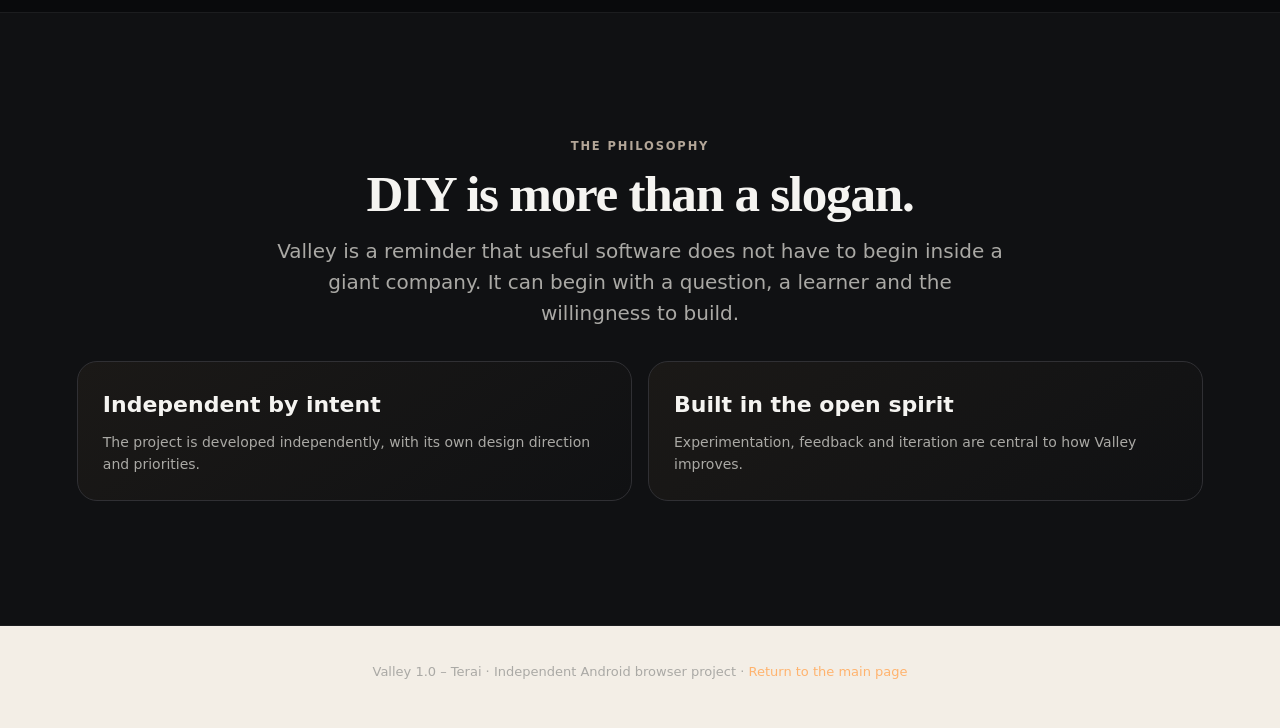
==== commit d6fca210: "Add files via upload" ====
--- a/website/about.html
+++ b/website/about.html
@@ -210,4 +210,4 @@
   .nav .menu a:after{background:#11100e!important}
 }
 
-</style><link rel="stylesheet" href="assets/theme.css"><script src="assets/theme.js"></script></head><body><div class="top-download"><div class="nav"><a class="bn" href="index.html#top" aria-label="Valley – home"></a><nav class="menu" id="site-menu" aria-label="Page contents"><a href="features.html">Features</a><a href="about.html">About us</a><a href="privacy.html">Privacy Engine</a><a href="report-a-bug.html">Report A Bug</a><a href="changelogs.html">Changelogs</a><a href="index.html#install">Install</a><a href="index.html#download">Download</a></nav><button class="menu-btn" type="button" aria-expanded="false" aria-controls="site-menu" aria-label="Open contents menu"><span class="menu-mark" aria-hidden="true"><i></i><i></i></span></button></div></div><header class="page-hero"><span class="dotfield" aria-hidden="true"></span><div class="wrap"><div class="eyebrow">The people and tools behind the project</div><h1>Built with curiosity.<br><span class="g">Made independently.</span></h1><p>Valley started with a simple question: why not build a browser that feels the way I want the web to feel?</p></div></header><main class="page-content"><section><div class="wrap"><div class="section-head"><div class="eyebrow">The creator</div><h2>A project led by one curious mind.</h2><p>Valley is an independent project, shaped through experimentation, iteration and a belief in building things yourself.</p></div><div class="info-grid"><article class="info-card wide-card"><div class="person"><div class="avatar">MM</div><div><span class="tag">Founder · Creator</span><h3>Manish Mahajan</h3><p>Creator of Valley. Leads the product vision, interface decisions, feature direction, testing and development process. Valley is an independent project built around the idea of giving people more thoughtful tools for browsing.</p></div></div></article><article class="info-card"><span class="tag">AI development assistant</span><h3>Claude</h3><p>Part of the AI toolkit used for reasoning through ideas, reviewing implementation approaches and supporting development work.</p></article><article class="info-card"><span class="tag">AI development assistant</span><h3>Gemini</h3><p>Used as an additional AI assistant for exploring ideas, problem-solving and technical support during the project.</p></article><article class="info-card"><span class="tag">AI development assistant</span><h3>ChatGPT</h3><p>Supports brainstorming, code iteration, debugging discussions, planning and turning product ideas into concrete implementation steps.</p></article><article class="info-card"><span class="tag">Web technology</span><h3>Indus</h3><p>Indus WebView is part of the underlying web technology context used in Valley’s Android browser implementation. It is a technology foundation, not a co-founder.</p></article></div></div></section><section class="showcase"><div class="wrap"><div class="section-head"><div class="eyebrow">The philosophy</div><h2>DIY is more than a slogan.</h2><p>Valley is a reminder that useful software does not have to begin inside a giant company. It can begin with a question, a learner and the willingness to build.</p></div><div class="info-grid"><article class="info-card"><h3>Independent by intent</h3><p>The project is developed independently, with its own design direction and priorities.</p></article><article class="info-card"><h3>Built in the open spirit</h3><p>Experimentation, feedback and iteration are central to how Valley improves.</p></article></div></div></section></main><footer class="page-footer">Valley 1.0 – Terai · Independent Android browser project · <a href="index.html">Return to the main page</a></footer><script>(()=>{const bar=document.querySelector('.top-download'),btn=document.querySelector('.menu-btn'),links=[...document.querySelectorAll('.menu a')];const shut=()=>{bar.classList.remove('open');btn.setAttribute('aria-expanded','false')};btn.addEventListener('click',e=>{e.stopPropagation();const o=bar.classList.toggle('open');btn.setAttribute('aria-expanded',o)});links.forEach(a=>a.addEventListener('click',shut));document.addEventListener('click',e=>{if(!bar.contains(e.target))shut()});addEventListener('keydown',e=>{if(e.key==='Escape')shut()});})();</script></body></html>+</style><link rel="stylesheet" href="assets/theme.css"><script src="assets/theme.js"></script><link rel="icon" type="image/png" href="assets/valley-app-icon.png"><meta name="theme-color" content="#aebdc0"></head><body><div class="top-download"><div class="nav"><a class="bn" href="index.html#top" aria-label="Valley – home"></a><nav class="menu" id="site-menu" aria-label="Page contents"><a href="features.html">Features</a><a href="about.html">About us</a><a href="privacy.html">Privacy Engine</a><a href="report-a-bug.html">Report A Bug</a><a href="changelogs.html">Changelogs</a><a href="index.html#install">Install</a><a href="index.html#download">Download</a></nav><button class="menu-btn" type="button" aria-expanded="false" aria-controls="site-menu" aria-label="Open contents menu"><span class="menu-mark" aria-hidden="true"><i></i><i></i></span></button></div></div><header class="page-hero"><span class="dotfield" aria-hidden="true"></span><div class="wrap"><div class="eyebrow">The people and tools behind the project</div><h1>Built with curiosity.<br><span class="g">Made independently.</span></h1><p>Valley started with a simple question: why not build a browser that feels the way I want the web to feel?</p></div></header><main class="page-content"><section><div class="wrap"><div class="section-head"><div class="eyebrow">The creator</div><h2>A project led by one curious mind.</h2><p>Valley is an independent project, shaped through experimentation, iteration and a belief in building things yourself.</p></div><div class="info-grid"><article class="info-card wide-card"><div class="person"><div class="avatar">MM</div><div><span class="tag">Founder · Creator</span><h3>Manish Mahajan</h3><p>Creator of Valley. Leads the product vision, interface decisions, feature direction, testing and development process. Valley is an independent project built around the idea of giving people more thoughtful tools for browsing.</p></div></div></article><article class="info-card"><span class="tag">AI development assistant</span><h3>Claude</h3><p>Part of the AI toolkit used for reasoning through ideas, reviewing implementation approaches and supporting development work.</p></article><article class="info-card"><span class="tag">AI development assistant</span><h3>Gemini</h3><p>Used as an additional AI assistant for exploring ideas, problem-solving and technical support during the project.</p></article><article class="info-card"><span class="tag">AI development assistant</span><h3>ChatGPT</h3><p>Supports brainstorming, code iteration, debugging discussions, planning and turning product ideas into concrete implementation steps.</p></article><article class="info-card"><span class="tag">Web technology</span><h3>Indus</h3><p>Indus WebView is part of the underlying web technology context used in Valley’s Android browser implementation. It is a technology foundation, not a co-founder.</p></article></div></div></section><section class="showcase"><div class="wrap"><div class="section-head"><div class="eyebrow">The philosophy</div><h2>DIY is more than a slogan.</h2><p>Valley is a reminder that useful software does not have to begin inside a giant company. It can begin with a question, a learner and the willingness to build.</p></div><div class="info-grid"><article class="info-card"><h3>Independent by intent</h3><p>The project is developed independently, with its own design direction and priorities.</p></article><article class="info-card"><h3>Built in the open spirit</h3><p>Experimentation, feedback and iteration are central to how Valley improves.</p></article></div></div></section></main><footer class="page-footer">Valley 1.0 – Terai · Independent Android browser project · <a href="index.html">Return to the main page</a></footer><script>(()=>{const bar=document.querySelector('.top-download'),btn=document.querySelector('.menu-btn'),links=[...document.querySelectorAll('.menu a')];const shut=()=>{bar.classList.remove('open');btn.setAttribute('aria-expanded','false')};btn.addEventListener('click',e=>{e.stopPropagation();const o=bar.classList.toggle('open');btn.setAttribute('aria-expanded',o)});links.forEach(a=>a.addEventListener('click',shut));document.addEventListener('click',e=>{if(!bar.contains(e.target))shut()});addEventListener('keydown',e=>{if(e.key==='Escape')shut()});})();</script></body></html>
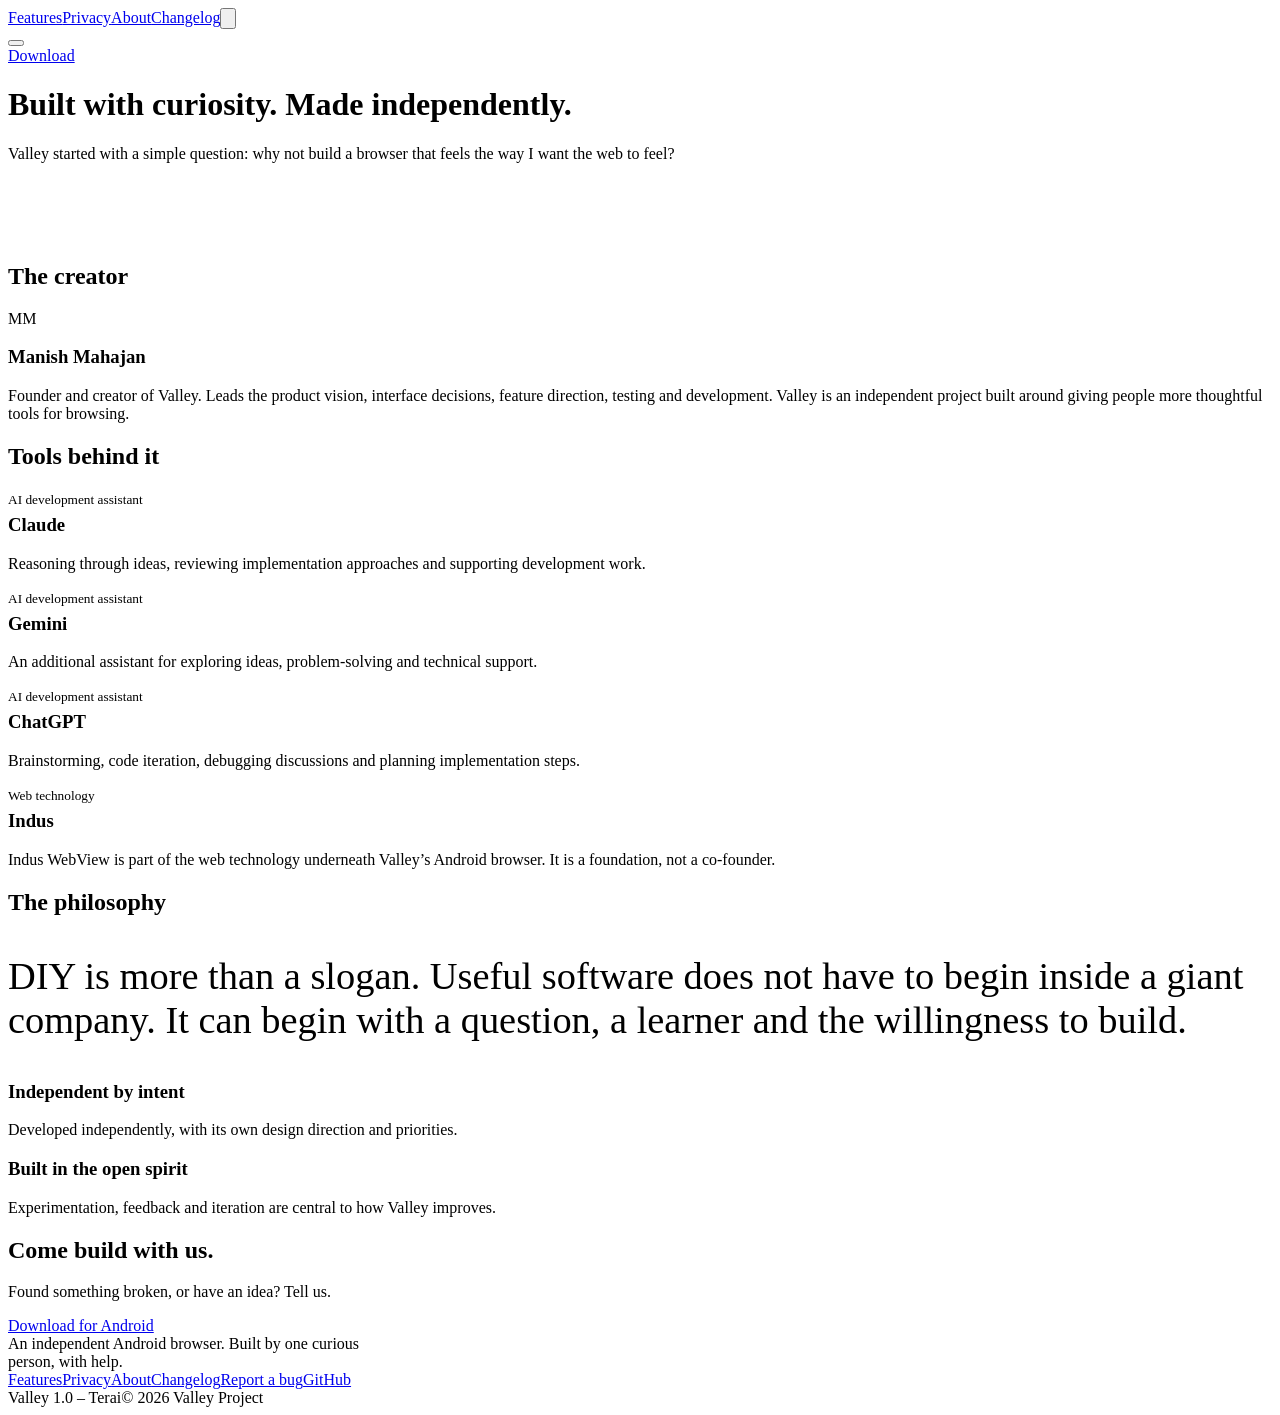
==== commit 950c9fd5: "Add files via upload" ====
--- a/website/about.html
+++ b/website/about.html
@@ -1,213 +1,19 @@
-<!doctype html><html lang="en"><head><meta charset="utf-8"><link rel="preload" href="assets/fonts/BricolageGrotesque-Variable.woff2" as="font" type="font/woff2" crossorigin>
-<link rel="preload" href="assets/fonts/BricolageGrotesque-Display.woff2" as="font" type="font/woff2" crossorigin>
-<meta name="viewport" content="width=device-width,initial-scale=1"><meta name="theme-color" content="#0b0b0d"><meta name="description" content="Meet the creator and tools behind the independent Valley browser project."><title>About Us | Valley Browser</title><style>
-:root{--bg:#090a0c;--panel:#141518;--panel2:#1b1c20;--text:#f5f4f1;--muted:#aaa9a5;--line:#303034;--orange:#ff9b45;--orange2:#ff7137}
-*{box-sizing:border-box}html{scroll-behavior:smooth}body{margin:0;background:var(--bg);color:var(--text);font:16px/1.6 "Bricolage Grotesque",Inter,ui-sans-serif,system-ui,-apple-system,"Segoe UI",sans-serif}
-a{color:inherit}.top-download{position:fixed;z-index:30;top:12px;left:50%;transform:translateX(-50%);width:min(94%,540px);display:flex;justify-content:center;pointer-events:none}.top-download a{pointer-events:auto}
-.btn{display:inline-flex;align-items:center;justify-content:center;gap:10px;text-decoration:none;border:1px solid #ffb46b66;border-radius:999px;padding:13px 23px;background:linear-gradient(135deg,#ffbd70,#ff843d);color:#1b0d04;font-weight:800;box-shadow:0 8px 32px #0009;transition:.2s}
-.btn:hover{transform:translateY(-2px);filter:brightness(1.07)}.btn.secondary{background:#ffffff0b;color:var(--text);border-color:#ffffff25;box-shadow:none}
-header{min-height:760px;padding:120px 24px 80px;display:grid;place-items:center;overflow:hidden;position:relative;background:radial-gradient(ellipse at 50% 35%,#4a2818 0,#1b120e 33%,#090a0c 73%)}
-.hero{max-width:1100px;text-align:center;position:relative;z-index:1}.eyebrow{color:var(--orange);letter-spacing:.2em;text-transform:uppercase;font-size:12px;font-weight:850}
-h1{font-size:clamp(58px,10vw,116px);letter-spacing:-.06em;line-height:.96;margin:22px 0}h1 .g{background:linear-gradient(100deg,#fff,#ffc58d 60%,#ff8741);-webkit-background-clip:text;background-clip:text;color:transparent}
-.lead{max-width:680px;margin:0 auto 28px;color:#d0c5bc;font-size:clamp(17px,2vw,21px)}
-.hero-actions{display:flex;justify-content:center;gap:12px;flex-wrap:wrap}.status{font-size:12px;color:#a9a19b;margin-top:16px}
-.browser{margin:62px auto 0;max-width:850px;border:1px solid #ffffff26;border-radius:22px;background:#151313dd;box-shadow:0 35px 100px #0009;overflow:hidden;text-align:left;transform:perspective(1000px) rotateX(calc(2deg + var(--p,0)*5deg)) translateY(calc(var(--p,0)*-28px))}
-.browser-top{height:52px;background:#252323;display:flex;align-items:center;padding:0 17px;gap:8px;border-bottom:1px solid #ffffff14}.dot{width:9px;height:9px;border-radius:50%;background:#8b827c}.address{margin:auto;background:#111;border:1px solid #ffffff16;border-radius:9px;padding:6px 24px;color:#c8beb6;font-size:12px;min-width:48%}
-.browser-body{height:220px;padding:27px;display:grid;grid-template-columns:1fr 1fr;gap:20px;background:linear-gradient(135deg,#201711,#101012)}
-.mock-copy h3{font-size:27px;line-height:1.1;margin:4px 0 10px}.mock-copy p{color:#b4a69c;font-size:13px}.mock-pill{display:inline-block;border-radius:20px;background:#60381f;padding:7px 12px;font-size:11px;color:#ffd1a7}
-.mock-cards{display:grid;grid-template-columns:1fr 1fr;gap:10px}.mock-card{border:1px solid #ffffff18;border-radius:13px;background:#ffffff08;padding:14px;display:flex;flex-direction:column;justify-content:space-between}.mock-card b{font-size:13px}.mock-card small{color:#b1a59c}
-section{padding:94px 24px}.wrap{max-width:1100px;margin:auto}.section-head{text-align:center;max-width:730px;margin:0 auto 42px}.section-head h2{font-size:clamp(34px,5vw,54px);letter-spacing:-.055em;line-height:1.05;margin:10px 0 14px}.section-head p{color:var(--muted);margin:0}
-.features{display:grid;grid-template-columns:repeat(3,1fr);gap:15px}.feature{min-height:205px;border:1px solid var(--line);border-radius:20px;background:linear-gradient(145deg,#1b1917,#101113);padding:24px}.glyph{width:42px;height:42px;border-radius:13px;display:grid;place-items:center;background:#ff9b451d;color:#ffb16e;font-size:21px;margin-bottom:20px}.feature h3{margin:0 0 8px;font-size:19px}.feature p{margin:0;color:var(--muted);font-size:14px}
-.showcase{background:#101113;border-block:1px solid #ffffff0d}.show-grid{display:grid;grid-template-columns:1fr 1fr;gap:18px}.show{border:1px solid var(--line);border-radius:22px;overflow:hidden;background:#171719}.show-visual{height:220px;padding:20px;display:grid;place-items:center;background:radial-gradient(ellipse,#462817,#141210 70%)}.show-text{padding:20px}.show-text h3{margin:0 0 5px}.show-text p{margin:0;color:var(--muted);font-size:14px}
-.media-frame{position:relative;width:100%;height:100%;overflow:hidden;border-radius:13px;background:#08090b;display:grid;place-items:center}.media-frame video{width:100%;height:100%;object-fit:cover;display:block}
-.demo-section{padding-top:90px}.compare-wrap{position:relative;max-width:760px;margin:0 auto;border:1px solid #ffffff2a;border-radius:20px;overflow:hidden;background:#171719;box-shadow:0 20px 60px #0007}
-.compare{position:relative;width:100%;aspect-ratio:694/1402;max-height:690px;overflow:hidden;background:#111}.compare img{position:absolute;inset:0;width:100%;height:100%;object-fit:cover;object-position:center top}.compare img.reader{clip-path:inset(0 0 0 8%);animation:readerReveal 7s ease-in-out infinite alternate}
-.compare .wipe{position:absolute;top:0;bottom:0;left:50%;width:3px;background:var(--orange);box-shadow:0 0 18px #ff8d3c;animation:wipeMove 7s ease-in-out infinite alternate}
-.compare .wipe:after{content:"↔";position:absolute;top:50%;left:50%;transform:translate(-50%,-50%);width:42px;height:42px;border-radius:50%;display:grid;place-items:center;background:var(--orange);color:#201006;font-weight:900;box-shadow:0 4px 20px #0008}
-@keyframes wipeMove{0%{left:8%}100%{left:92%}}@keyframes readerReveal{0%{clip-path:inset(0 0 0 8%)}100%{clip-path:inset(0 0 0 92%)}}
-.compare-labels{display:flex;justify-content:space-between;padding:12px 16px;color:#c7c1bc;font-size:12px}.compare-labels b{color:#ffb36e}
-.translation{max-width:760px;margin:0 auto;border:1px solid #ffffff2a;border-radius:20px;overflow:hidden;background:#171719}.translation-stage{position:relative;height:440px;overflow:hidden;background:#f4f4f4}.translation-stage img{position:absolute;inset:0;width:100%;height:100%;object-fit:cover;object-position:center 20%}.translation-stage img.english{clip-path:inset(8% 0 0 0);animation:translationWipe 6s ease-in-out infinite alternate}
-.translation-line{position:absolute;left:0;right:0;top:50%;height:3px;background:var(--orange);box-shadow:0 0 16px #ff873c;animation:translationBar 6s ease-in-out infinite alternate}
-.translation-line:after{content:"↕";position:absolute;left:50%;top:50%;transform:translate(-50%,-50%);width:38px;height:38px;border-radius:50%;display:grid;place-items:center;background:var(--orange);color:#201006;font-weight:900}
-@keyframes translationBar{0%{top:8%}100%{top:92%}}@keyframes translationWipe{0%{clip-path:inset(8% 0 0 0)}100%{clip-path:inset(92% 0 0 0)}}
-.video-card{border:1px solid var(--line);border-radius:22px;overflow:hidden;background:#171719}.video-view{height:360px;padding:18px;background:radial-gradient(ellipse,#4b2a17,#121110 75%)}.video-view .media-frame{border:1px solid #ffffff24}.video-view video{object-fit:cover}
-.video-view.smart{height:300px}.video-view.smart video{object-fit:contain;background:#050505}.video-view.tabs{height:500px}.video-view.tabs{background:#050505;display:grid;place-items:center}.video-view.tabs .media-frame{width:100%;height:100%;background:#050505}.video-view.tabs video{width:auto;height:100%;max-width:100%;object-fit:contain}
-.video-card .show-text{padding:19px 21px}
-.tutorial{background:linear-gradient(180deg,#14100d,#090a0c)}.steps{display:grid;grid-template-columns:repeat(2,1fr);gap:18px}.step{border:1px solid var(--line);border-radius:20px;background:#151719;padding:22px}.step-head{display:flex;align-items:center;gap:12px;margin-bottom:13px}.num{width:31px;height:31px;display:grid;place-items:center;border-radius:50%;background:var(--orange);color:#1a0c03;font-weight:850}.step h3{margin:0;font-size:17px}.step p{color:var(--muted);font-size:14px;margin:0 0 14px}.phone-shot{height:165px;border-radius:13px;border:1px solid #ffffff22;background:#e9edf3;color:#1a2432;padding:14px;display:flex;flex-direction:column;justify-content:center;align-items:center;gap:8px;text-align:center}.phone-icon{font-size:28px}.phone-shot strong{font-size:14px}.phone-shot small{font-size:11px;color:#596579}.fake-button{padding:7px 17px;border-radius:7px;background:#d96d25;color:white;font-size:11px;font-weight:700}.fake-row{width:85%;padding:9px;border-radius:7px;background:#fff;border:1px solid #d6dce5;font-size:11px;text-align:left}.note{max-width:820px;margin:25px auto 0;color:#a8a19a;font-size:13px;text-align:center}
-.safety{margin:35px auto 0;max-width:900px;border:1px solid #ff9b4544;border-radius:20px;padding:25px;background:linear-gradient(135deg,#24180f,#141313)}.safety h3{margin:0 0 7px;color:#ffb36e}.safety p{margin:0;color:#c5b9ae;font-size:14px}
-.download-panel{text-align:center;padding:78px 24px;background:radial-gradient(ellipse at center,#482719,#15100d 65%);border-block:1px solid #ffffff12}.download-panel h2{font-size:clamp(34px,5vw,52px);letter-spacing:-.05em;margin:0 0 12px}.download-panel p{color:#c7b7aa;margin:0 auto 25px;max-width:590px}.download-count{margin:18px auto 0;display:flex;justify-content:center;align-items:baseline;gap:8px;color:#c7b7aa;font-size:13px}.download-count strong{font-size:22px;color:#fff;font-variant-numeric:tabular-nums}.download-count .count-label{color:#a9a19b}
-footer{background:#f2f1ef;color:#272522;padding:45px max(24px,calc((100% - 1050px)/2)) 30px}.foot-top{display:flex;justify-content:space-between;gap:30px;align-items:center;padding-bottom:28px;border-bottom:1px solid #c9c6c1}.brand{font-size:27px;font-weight:850;letter-spacing:-.06em}.foot-links{display:flex;gap:20px;flex-wrap:wrap;color:#55514c;font-size:13px}.foot-links a{text-decoration:none}.foot-groups{padding:18px 0;border-bottom:1px solid #c9c6c1}.foot-groups details{border-bottom:1px solid #c9c6c1;padding:13px 0}.foot-groups details:last-child{border:0}.foot-groups summary{cursor:pointer;list-style:none;display:flex;justify-content:space-between}.foot-groups summary:after{content:"⌄";font-size:20px}.foot-groups p{color:#65605a;font-size:13px;margin:9px 0 0}.foot-meta{padding-top:22px;color:#77716a;font-size:13px}.foot-meta p{margin:8px 0}.foot-meta a{color:#a34e19}
-@media(max-width:760px){header{min-height:690px;padding-inline:17px}.browser-body{height:210px;padding:17px;grid-template-columns:1fr}.mock-cards{display:none}.features{grid-template-columns:1fr 1fr}.show-grid{grid-template-columns:1fr}.steps{grid-template-columns:1fr}.foot-top{align-items:flex-start;flex-direction:column}.foot-links{gap:13px}.translation-stage{height:380px}.video-view.smart{height:240px}.video-view.tabs{height:430px}}
-@media(max-width:430px){.features{grid-template-columns:1fr}.feature{min-height:0}.browser{margin-top:45px}.address{min-width:65%}.hero-actions .btn{width:100%}.compare{aspect-ratio:694/1402;max-height:560px}.translation-stage{height:320px}}
-@media(prefers-reduced-motion:reduce){*,*:before,*:after{animation-duration:.01ms!important;animation-iteration-count:1!important;scroll-behavior:auto!important}}
-
-.ln{display:inline-block;overflow:hidden;vertical-align:top;padding:0 .12em .3em;margin:0 -.12em -.3em}.ln i{display:inline-block;font-style:normal;animation:up 1.2s cubic-bezier(.16,1,.3,1) backwards}.ln+.ln i{animation-delay:.14s}
-@keyframes up{from{transform:translateY(108%)}}@keyframes fade{from{opacity:0;transform:translateY(38px)}}
-.hero>.eyebrow,.hero>.lead,.hero>.hero-actions,.hero>.status{animation:fade 1s cubic-bezier(.16,1,.3,1) backwards}.hero>.eyebrow{animation-delay:.05s}.hero>.lead{animation-delay:.5s}.hero>.hero-actions{animation-delay:.65s}.hero>.status{animation-delay:.8s}
-.rise{animation:rise 1.4s cubic-bezier(.16,1,.3,1) .9s backwards}@keyframes rise{from{opacity:0;transform:translateY(110px) scale(.93)}}.bob{animation:bob 8s ease-in-out 2.5s infinite alternate}@keyframes bob{to{transform:translateY(-10px)}}
-.browser-top{position:relative}.browser-top:after{content:"";position:absolute;left:0;right:0;bottom:-1px;height:2px;background:var(--orange);transform-origin:left;animation:load 1.9s cubic-bezier(.65,0,.35,1) 1.7s both}@keyframes load{0%{transform:scaleX(0)}70%{transform:scaleX(1);opacity:1}100%{transform:scaleX(1);opacity:0}}
-header:before,header:after{content:"";position:absolute;width:540px;height:540px;border-radius:50%;background:radial-gradient(circle,#ff8a3d3d,#0000 65%);animation:drift 14s ease-in-out infinite alternate;translate:0 calc(var(--p,0)*70px);pointer-events:none}header:before{left:-8%;top:6%}header:after{right:-10%;bottom:-6%;animation-duration:19s;animation-delay:-7s}@keyframes drift{to{transform:translate(90px,-60px) scale(1.18)}}
-.mock-card{transition:.6s cubic-bezier(.2,.7,.2,1)}.mock-card.on{border-color:#ff9b4599;background:#ff9b4518;transform:translateY(-4px)}
-.js .rv{opacity:0;transform:translateY(40px);transition:opacity 1.1s cubic-bezier(.16,1,.3,1),transform 1.1s cubic-bezier(.16,1,.3,1);transition-delay:calc(var(--i,0)*90ms)}.js .rv.in{opacity:1;transform:none}
-.feature{position:relative;overflow:hidden}.feature>*{position:relative}.feature:before{content:"";position:absolute;inset:0;background:radial-gradient(280px circle at var(--mx,50%) var(--my,0),#ff9b4527,#0000);opacity:0;transition:opacity .4s}.feature:hover:before{opacity:1}
-.btn:not(.secondary){background:linear-gradient(105deg,#0000 35%,#fff8 50%,#0000 65%) -160% 0/260% 100% no-repeat,linear-gradient(135deg,#ffbd70,#ff843d);transition:.25s,background-position .9s cubic-bezier(.2,.7,.2,1)}.btn:not(.secondary):hover{background-position:160% 0,0 0}.btn:active{transform:scale(.96)}
-.hero-actions .btn:not(.secondary){position:relative}.hero-actions .btn:not(.secondary):after{content:"";position:absolute;inset:-1px;border-radius:inherit;border:1.5px solid var(--orange);animation:ring 4s ease-out 3.2s infinite;pointer-events:none}@keyframes ring{0%{opacity:.5;transform:scale(1)}60%,100%{opacity:0;transform:scale(1.05,1.3)}}
-.js .nav .btn:not(.on){opacity:0;transform:translateY(-6px);pointer-events:none}
-.compare img.reader,.translation-stage img.english,.wipe,.translation-line{animation:none!important}.compare{touch-action:pan-y}.wipe,.translation-line{touch-action:none;cursor:ew-resize;outline:0}.translation-line{cursor:ns-resize}.wipe:before,.translation-line:before{content:"";position:absolute;inset:0 -26px}.translation-line:before{inset:-26px 0}
-.wipe:after,.translation-line:after{transition:transform .3s cubic-bezier(.3,1.5,.5,1)}.drag .wipe:after,.drag .translation-line:after{transform:translate(-50%,-50%) scale(1.2)}.wipe:focus-visible:after,.translation-line:focus-visible:after{outline:2px solid #fff;outline-offset:3px}
-.bar{width:70%;height:5px;border-radius:5px;background:#cfd6e2;overflow:hidden}.bar i{display:block;height:100%;background:#d96d25;transform:scaleX(0);transform-origin:left}.tg{float:right;width:34px;height:19px;border-radius:19px;background:#c4cbd6;position:relative;transition:background .3s}.tg:after{content:"";position:absolute;top:2px;left:2px;width:15px;height:15px;border-radius:50%;background:#fff;transition:transform .4s cubic-bezier(.3,1.5,.5,1)}
-.step.in .bar i{animation:fill 1.6s cubic-bezier(.65,0,.35,1) .5s forwards}@keyframes fill{to{transform:none}}.step.in .tg,.step.in .tg:after{transition-delay:1s}.step.in .tg{background:#d96d25}.step.in .tg:after{transform:translateX(15px)}
-.step.in .fake-row{animation:hl 1.2s ease .8s}@keyframes hl{40%{background:#ffe6d2;border-color:#d96d25}}.step.in .fake-button{animation:press 1s ease .9s}@keyframes press{40%{transform:scale(.9);filter:brightness(.9)}}.step.in .phone-icon{animation:pop .9s cubic-bezier(.3,1.6,.5,1) .3s backwards}@keyframes pop{from{transform:scale(.3);opacity:0}}
-@media(prefers-reduced-motion:reduce){.js .rv{opacity:1!important;transform:none!important;transition:none}}
-
-h1 .g{padding:0 .1em;margin:0 -.1em}.address{white-space:nowrap;overflow:hidden;text-overflow:ellipsis}
-@media(max-width:760px){.browser-top>span{display:none}.address{min-width:0!important;flex:1;margin:0 0 0 6px;padding:6px 12px}.browser-body{height:auto;min-height:210px}.browser{transform:perspective(1200px) rotateX(calc(1deg + var(--p,0)*3deg)) translateY(calc(var(--p,0)*-20px))}}
-@media(min-width:600px){.compare-wrap{max-width:min(440px,calc((100vh - 200px)*.495));min-width:300px}.compare{max-height:none}}
-@media(min-width:960px){.split{display:grid;grid-template-columns:minmax(0,1fr) minmax(0,1fr);gap:72px;align-items:center}.split>.section-head{text-align:left;margin:0;max-width:460px}.split.flip>.section-head{order:2;justify-self:end}.split>.translation,.split>.video-card{max-width:none;margin:0;width:100%}.split>.compare-wrap{justify-self:center;width:100%}.split>.section-head h2{font-size:clamp(34px,3.6vw,50px)}}
-@media(min-width:1024px){header{padding:130px 48px 90px}.hero{max-width:1240px;display:grid;grid-template-columns:minmax(0,1.05fr) minmax(0,1fr);column-gap:64px;align-content:center;align-items:center;text-align:left}.hero>*{grid-column:1}.hero>.rise{grid-column:2;grid-row:1/span 5}h1{font-size:clamp(64px,7vw,108px)}.lead{margin:0 0 28px}.hero-actions{justify-content:flex-start}.browser{margin:0;max-width:none;transform:perspective(1500px) rotateY(-8deg) rotateX(calc(3deg + var(--p,0)*4deg)) translateY(calc(var(--p,0)*-28px))}.browser-body{height:290px}}
-@media(min-width:1500px){.wrap{max-width:1240px}}
-.foot-groups a{color:#a34e19}
-html{-webkit-font-smoothing:antialiased;text-rendering:optimizeLegibility}section[id]{scroll-margin-top:64px}
-.top-download{top:0;left:0;transform:none;width:100%;display:block;pointer-events:auto;background:#090a0cb8;-webkit-backdrop-filter:saturate(1.6) blur(18px);backdrop-filter:saturate(1.6) blur(18px);border-bottom:1px solid #ffffff14}
-.nav{max-width:1240px;margin:auto;height:64px;padding:0 28px;display:flex;align-items:center;gap:32px}.nav .bn{font-size:23px;font-weight:800;letter-spacing:-.05em;text-decoration:none}.nav .bn span{color:var(--orange2)}.nav nav{display:flex;gap:30px;margin-left:10px;font-size:14px;font-weight:500;color:var(--muted)}.nav nav a{text-decoration:none;transition:color .2s}.nav nav a:hover{color:#fff}.nav .btn{margin-left:auto;padding:9px 20px;font-size:14px;box-shadow:none}
-@media(max-width:760px){.nav{height:56px;padding:0 16px}.nav nav{display:none}}
-.eyebrow{letter-spacing:.12em;font-weight:700}.section-head h2,.download-panel h2{font-weight:700;letter-spacing:-.045em}
-@media(min-width:960px){section{padding:124px 24px}.section-head{margin-bottom:56px}.section-head h2{font-size:clamp(40px,4.4vw,60px)}}
-.feature{border-radius:16px;padding:30px;background:#121315;transition:border-color .3s,background .3s}.feature:hover{border-color:#ffffff30;background:#16171a}.feature h3{font-size:18px;font-weight:650}
-.glyph{width:46px;height:46px;border-radius:12px;background:#ffffff0a;border:1px solid #ffffff14;color:#ffa860}.phone-icon{color:#d96d25;display:grid;place-items:center}
-@media(min-width:900px){.foot-groups{display:grid;grid-template-columns:repeat(5,1fr);gap:36px;padding:34px 0}.foot-groups details{border:0;padding:0}.foot-groups summary{font-weight:700;font-size:14px;color:#272522;pointer-events:none;cursor:default}.foot-groups summary:after{display:none}.foot-groups p{line-height:1.6}footer{padding-top:56px}}
-.nav{max-width:none;width:min(1240px,calc(100% - 56px));padding:0}@media(max-width:760px){.nav{width:calc(100% - 32px)}}
-@media(min-width:1024px){.nav{width:min(1240px,calc(100% - 96px))}header{min-height:0;padding:160px 48px 120px}}
-@media(min-width:1280px){.wrap{max-width:1240px}}
-:root{--gold:#d8b774;--gold2:#f0d9a3;--serif:"Bricolage Grotesque","Inter",system-ui,-apple-system,"Segoe UI",Roboto,sans-serif;--tagline:"Bricolage Grotesque Display","Bricolage Grotesque","Playfair Display",Georgia,"Iowan Old Style",serif}
-h1,.section-head h2,.download-panel h2,.feature h3,.safety h3,.nav .bn,.brand,.mock-copy h3{font-family:var(--serif);font-feature-settings:"lnum"}
-h1{font-weight:600;letter-spacing:-.025em;line-height:1.04;font-size:clamp(50px,9vw,96px)}
-h1 .g{font-style:normal;background:linear-gradient(100deg,#fff,var(--gold2) 50%,#f08a52);-webkit-background-clip:text;background-clip:text;padding:0 .2em 0 .1em;margin:0 -.2em 0 -.1em}
-.section-head h2,.download-panel h2{font-weight:600;letter-spacing:-.015em;line-height:1.12}
-.nav .bn,.brand{font-style:normal;font-weight:600;letter-spacing:-.01em}.mock-copy h3{font-style:normal;font-weight:500;font-size:28px;letter-spacing:0}
-.feature h3,.safety h3{font-weight:600;font-size:20px;letter-spacing:0}.safety h3{color:var(--gold2);font-size:24px}
-.eyebrow{color:var(--gold);letter-spacing:.2em;font-size:11.5px}
-.section-head .eyebrow{display:flex;align-items:center;justify-content:center;gap:16px}.section-head .eyebrow:before,.section-head .eyebrow:after{content:"";width:38px;height:1px;background:linear-gradient(90deg,#0000,var(--gold))}.section-head .eyebrow:after{transform:scaleX(-1)}
-header{border-bottom:1px solid #d8b7742e}header:after{background:radial-gradient(circle,#d8b77430,#0000 65%)}.nav,.top-download{border-bottom-color:#d8b77424}.browser{border-color:#d8b77433}.showcase{border-block-color:#d8b77420}
-.feature{border-color:#d8b77422}.feature:hover{border-color:#d8b77470}.feature:before{background:radial-gradient(280px circle at var(--mx,50%) var(--my,0),#d8b77422,#0000)}.feature:after{content:"";position:absolute;top:18px;right:18px;width:7px;height:7px;border:1px solid #d8b77466;transform:rotate(45deg)}
-.glyph{color:var(--gold);border-color:#d8b77433;background:#d8b7740d}.safety{border-color:#d8b77444;background:linear-gradient(135deg,#1d1710,#121110)}
-.download-panel h2:before{content:"";display:block;width:9px;height:9px;margin:0 auto 24px;background:var(--gold);transform:rotate(45deg)}
-footer{background:#f3eee6;color:#191410}footer .foot-top,footer .foot-groups,footer .foot-groups details{border-color:#dccfba}
-@media(min-width:960px){.section-head h2{font-size:clamp(38px,4vw,54px)}.split>.section-head .eyebrow{justify-content:flex-start}.split>.section-head .eyebrow:before{display:none}}
-@media(min-width:1024px){h1{font-size:clamp(58px,6.2vw,92px)}}
-
-:root{--gold:#b3a698;--gold2:#f3ece2}
-.eyebrow{color:#b3a698;letter-spacing:.16em}.section-head .eyebrow{display:block}.section-head .eyebrow:before,.section-head .eyebrow:after,.feature:after,.download-panel h2:before{display:none}
-h1 .g{background:linear-gradient(100deg,#fff,#f6e4d3 55%,#f08a52);-webkit-background-clip:text;background-clip:text}
-header{border-bottom-color:#ffffff12}header:after{background:radial-gradient(circle,#ff8a3d26,#0000 65%)}.nav,.top-download{border-bottom-color:#ffffff14}.browser{border-color:#ffffff26}.showcase{border-block-color:#ffffff0d}
-.feature{border-color:#ffffff14}.feature:hover{border-color:#ffffff30}.feature:before{background:radial-gradient(280px circle at var(--mx,50%) var(--my,0),#ffffff10,#0000)}
-.glyph{color:#e9e2d8;border-color:#ffffff1a;background:#ffffff0a}.safety{border-color:#ffffff1f;background:linear-gradient(135deg,#1a1613,#121110)}
-
-.lead,.section-head p,.download-panel p{font-family:var(--serif);font-style:normal;font-weight:500;line-height:1.55;letter-spacing:0}
-.mock-copy h3{font-family:var(--tagline);font-style:normal;font-weight:800;letter-spacing:-.025em}
-h1,h1 i,h1 .g,.section-head h2,.download-panel h2,.safety h3{font-family:var(--tagline);font-style:normal;font-weight:800;letter-spacing:-.025em}
-.lead{font-size:clamp(19px,2.1vw,24px)}.section-head p,.download-panel p{font-size:clamp(17px,1.6vw,20px)}
-
-/* ===== Sunlit hillscape bar + contents menu ===== */
-:root{--logo:url([data-uri]);--bar-l:url([data-uri]);--bar-r:url([data-uri]);--h:64px;--pad:28px;--ink:#2b1208}
-html{scroll-padding-top:72px}
-.top-download{--bw:calc(var(--h)*2.3137);--L:max(var(--pad),calc((100% - 1240px)/2));position:fixed;top:0;left:0;transform:none;width:100%;display:block;pointer-events:auto;border:0;background-color:#fbebe0;background-image:var(--bar-l),var(--bar-r);background-repeat:no-repeat;background-size:var(--L) 100%,calc(100% - var(--L) - var(--bw)) 100%;background-position:left top,right top;box-shadow:0 1px 0 #2b120814,0 8px 24px -12px #7a2f0a55;-webkit-backdrop-filter:none;backdrop-filter:none}
-.nav{max-width:none;width:min(1240px,calc(100% - 2*var(--pad)));height:var(--h);margin:auto;padding:0;gap:0;display:flex;align-items:center;border:0}
-.nav .bn{display:block;flex:none;height:100%;width:var(--bw);background:var(--logo) center/100% 100% no-repeat;font-size:0;text-decoration:none}
-.nav .menu{display:flex;gap:26px;margin:0 0 0 auto;font-size:13.5px;font-weight:600;color:var(--ink)}
-.nav .menu a{position:relative;padding:6px 0;text-decoration:none;color:inherit;transition:color .25s}
-.nav .menu a:after{content:"";position:absolute;left:0;right:0;bottom:1px;height:2px;border-radius:2px;background:#e8590c;transform:scaleX(0);transform-origin:left;transition:transform .35s cubic-bezier(.16,1,.3,1)}
-.nav .menu a:hover{color:#b8420f}.nav .menu a:hover:after,.nav .menu a.cur:after{transform:scaleX(1)}
-.nav .menu a.cur{color:#b8420f}
-.menu-btn{display:none;margin-left:auto;align-items:center;gap:8px;height:36px;padding:0 14px;border-radius:999px;border:1px solid #2b120833;background:#fff8f0cc;color:var(--ink);font:600 13px/1 "Bricolage Grotesque",Inter,system-ui,sans-serif;cursor:pointer}
-.menu-btn:hover{background:#fff}
-.nav .btn{display:none}
-.brand{width:168px;aspect-ratio:1180/510;border-radius:12px;background:var(--logo) center/100% 100% no-repeat;font-size:0;box-shadow:0 6px 20px -10px #7a2f0a66}
-@media(max-width:899px){
- :root{--pad:16px}
- .menu-btn{display:inline-flex}
- .nav .menu{display:none;position:absolute;top:100%;left:0;right:0;margin:0;padding:8px 16px 14px;flex-direction:column;gap:0;font-size:16px;background:#fff7ef;border-bottom:1px solid #2b120818;box-shadow:0 18px 30px -18px #7a2f0a66}
- .top-download.open .menu{display:flex;animation:fade .45s cubic-bezier(.16,1,.3,1)}
- .nav .menu a{padding:14px 4px;border-bottom:1px solid #2b120812}.nav .menu a:last-child{border-bottom:0}
- .nav .menu a:after{display:none}
-}
-@media(max-width:760px){:root{--h:56px}}
-
-/* side breathing room so left-aligned text never hugs the screen edge */
-section{padding-inline:clamp(24px,6vw,80px)}
-header{padding-inline:clamp(24px,6vw,80px)}
-footer{padding-inline:max(clamp(24px,6vw,80px),calc((100% - 1050px)/2))}
-
-.page-hero{padding:150px 24px 75px;text-align:center;background:radial-gradient(ellipse at 50% 25%,#4a2818 0,#1b120e 38%,#090a0c 78%);border-bottom:1px solid #ffffff12}
-.page-hero .wrap{max-width:850px}.page-hero h1{font-size:clamp(48px,8vw,86px);margin:16px 0}.page-hero p{max-width:690px;margin:0 auto;color:#d0c5bc;font-size:18px}
-.page-content{padding-top:64px}.page-content .section-head{margin-bottom:32px}.feature{min-height:190px}.feature p{line-height:1.7}
-.info-grid{display:grid;grid-template-columns:repeat(2,1fr);gap:16px}.info-card{border:1px solid var(--line);border-radius:20px;padding:25px;background:linear-gradient(145deg,#1b1917,#101113)}.info-card h3{margin:0 0 8px;font-family:var(--serif);font-size:22px}.info-card p,.info-card li{color:var(--muted);font-size:14px}.info-card p{margin:0}.info-card ul{margin:10px 0 0;padding-left:20px}.wide-card{grid-column:1/-1}.person{display:flex;align-items:flex-start;gap:17px}.avatar{width:48px;height:48px;flex:none;border-radius:15px;background:linear-gradient(135deg,#ffc078,#d65b24);color:#241006;display:grid;place-items:center;font-weight:900;font-size:18px}.tag{display:inline-flex;padding:5px 10px;border:1px solid #ffb36e40;border-radius:99px;color:#ffbd83;font-size:11px;letter-spacing:.08em;text-transform:uppercase;margin-bottom:10px}.flow{display:grid;grid-template-columns:repeat(4,1fr);gap:12px;counter-reset:flow}.flow-step{position:relative;border:1px solid var(--line);border-radius:17px;padding:20px;background:#141518}.flow-step:before{counter-increment:flow;content:"0" counter(flow);display:block;color:var(--orange);font-size:12px;font-weight:800;margin-bottom:15px}.flow-step b{display:block;margin-bottom:6px}.flow-step p{margin:0;color:var(--muted);font-size:13px}.caveat{border:1px solid #ffb36e44;background:linear-gradient(135deg,#24180f,#141313);border-radius:18px;padding:22px;color:#c5b9ae;font-size:14px}.caveat b{color:#ffbd83}.page-footer{padding:35px 24px 45px;text-align:center;color:#aaa9a5;font-size:13px;border-top:1px solid #ffffff12}.page-footer a{color:#ffb36e;text-decoration:none}
-@media(max-width:760px){.info-grid{grid-template-columns:1fr}.wide-card{grid-column:auto}.flow{grid-template-columns:1fr 1fr}.page-hero{padding-top:125px}}
-@media(max-width:430px){.flow{grid-template-columns:1fr}}
-
-/* Typography aligned with the main Valley page */
-:root{
-  --serif:"Bricolage Grotesque","Inter",system-ui,-apple-system,"Segoe UI",Roboto,sans-serif;
-  --tagline:"Bricolage Grotesque Display","Bricolage Grotesque","Playfair Display",Georgia,"Iowan Old Style",serif;
-}
-body{font-family:"Bricolage Grotesque","Inter",system-ui,-apple-system,"Segoe UI",Roboto,sans-serif}
-h1,.section-head h2,.download-panel h2,.feature h3,.safety h3,
-.nav .bn,.brand,.mock-copy h3{font-family:var(--serif);font-feature-settings:"lnum"}
-h1,h1 i,h1 .g,.section-head h2,.download-panel h2,.safety h3{
-  font-family:var(--tagline);font-style:normal;font-weight:800;letter-spacing:-.025em
-}
-button,input,select,textarea{font:inherit}
-
-
-/* Minimal two-line Contents control and bar-to-menu transition */
-@media(max-width:899px){
-  .menu-btn{display:flex;align-items:center;justify-content:center;width:48px;height:48px;
-    padding:0;margin-left:auto;border:0;border-radius:14px;background:transparent;
-    color:var(--gold,#d8b774);cursor:pointer;-webkit-tap-highlight-color:transparent;
-    transition:background .25s ease}
-  .menu-btn:hover,.menu-btn:active{background:#d8b77412}
-  .menu-mark{position:relative;display:flex;width:32px;height:20px;flex-direction:column;
-    justify-content:space-between;align-items:center}
-  .menu-mark i{display:block;width:32px;height:2.5px;border-radius:3px;background:currentColor;
-    transform-origin:center;transition:transform .38s cubic-bezier(.2,.8,.2,1),opacity .2s ease}
-  .menu-btn[aria-expanded="true"] .menu-mark i:first-child{transform:translateY(8.75px) rotate(45deg)}
-  .menu-btn[aria-expanded="true"] .menu-mark i:last-child{transform:translateY(-8.75px) rotate(-45deg)}
-  .nav .menu{display:flex;position:absolute;top:100%;left:0;right:0;margin:0;padding:8px 16px 14px;
-    flex-direction:column;gap:0;font-size:16px;background:#101012f2;
-    -webkit-backdrop-filter:saturate(1.5) blur(20px);backdrop-filter:saturate(1.5) blur(20px);
-    border:1px solid #d8b77424;border-top:0;border-radius:0 0 20px 20px;
-    box-shadow:0 22px 42px -22px #000c;opacity:0;visibility:hidden;pointer-events:none;
-    transform:translateY(-9px) scaleY(.94);transform-origin:top center;
-    transition:opacity .24s ease,transform .38s cubic-bezier(.2,.8,.2,1),visibility .38s;
-    will-change:transform,opacity}
-  .top-download.open .nav .menu{opacity:1;visibility:visible;pointer-events:auto;transform:translateY(0) scaleY(1)}
-  .nav .menu a{padding:14px 4px;border-bottom:1px solid #d8b77418}
-  .nav .menu a:last-child{border-bottom:0}
-  .nav .menu a:after{display:none}
-}
-@media(prefers-reduced-motion:reduce){.menu-mark i,.nav .menu{transition:none!important}}
-
-
-/* High-contrast navigation and compact black two-line menu mark */
-.nav .menu{color:#11100e!important}
-.nav .menu a,.nav .menu a:hover,.nav .menu a.cur{color:#11100e!important}
-.nav .menu a:after{background:#11100e}
-@media(max-width:899px){
-  .menu-btn{color:#090909!important}
-  .menu-mark{width:26px!important;height:16px!important}
-  .menu-mark i{width:26px!important;height:2.2px!important;background:#090909!important}
-  .menu-btn[aria-expanded="true"] .menu-mark i:first-child{transform:translateY(6.9px) rotate(45deg)!important}
-  .menu-btn[aria-expanded="true"] .menu-mark i:last-child{transform:translateY(-6.9px) rotate(-45deg)!important}
-  .nav .menu{
-    background:#fff4e8f7!important;
-    border-color:#2b120822!important;
-    box-shadow:0 22px 42px -22px #0008!important;
-  }
-  .nav .menu a,.nav .menu a:hover,.nav .menu a.cur{
-    color:#11100e!important;
-    border-bottom-color:#2b12081a!important;
-  }
-  .nav .menu a:after{background:#11100e!important}
-}
-
-</style><link rel="stylesheet" href="assets/theme.css"><script src="assets/theme.js"></script><link rel="icon" type="image/png" href="assets/valley-app-icon.png"><meta name="theme-color" content="#aebdc0"></head><body><div class="top-download"><div class="nav"><a class="bn" href="index.html#top" aria-label="Valley – home"></a><nav class="menu" id="site-menu" aria-label="Page contents"><a href="features.html">Features</a><a href="about.html">About us</a><a href="privacy.html">Privacy Engine</a><a href="report-a-bug.html">Report A Bug</a><a href="changelogs.html">Changelogs</a><a href="index.html#install">Install</a><a href="index.html#download">Download</a></nav><button class="menu-btn" type="button" aria-expanded="false" aria-controls="site-menu" aria-label="Open contents menu"><span class="menu-mark" aria-hidden="true"><i></i><i></i></span></button></div></div><header class="page-hero"><span class="dotfield" aria-hidden="true"></span><div class="wrap"><div class="eyebrow">The people and tools behind the project</div><h1>Built with curiosity.<br><span class="g">Made independently.</span></h1><p>Valley started with a simple question: why not build a browser that feels the way I want the web to feel?</p></div></header><main class="page-content"><section><div class="wrap"><div class="section-head"><div class="eyebrow">The creator</div><h2>A project led by one curious mind.</h2><p>Valley is an independent project, shaped through experimentation, iteration and a belief in building things yourself.</p></div><div class="info-grid"><article class="info-card wide-card"><div class="person"><div class="avatar">MM</div><div><span class="tag">Founder · Creator</span><h3>Manish Mahajan</h3><p>Creator of Valley. Leads the product vision, interface decisions, feature direction, testing and development process. Valley is an independent project built around the idea of giving people more thoughtful tools for browsing.</p></div></div></article><article class="info-card"><span class="tag">AI development assistant</span><h3>Claude</h3><p>Part of the AI toolkit used for reasoning through ideas, reviewing implementation approaches and supporting development work.</p></article><article class="info-card"><span class="tag">AI development assistant</span><h3>Gemini</h3><p>Used as an additional AI assistant for exploring ideas, problem-solving and technical support during the project.</p></article><article class="info-card"><span class="tag">AI development assistant</span><h3>ChatGPT</h3><p>Supports brainstorming, code iteration, debugging discussions, planning and turning product ideas into concrete implementation steps.</p></article><article class="info-card"><span class="tag">Web technology</span><h3>Indus</h3><p>Indus WebView is part of the underlying web technology context used in Valley’s Android browser implementation. It is a technology foundation, not a co-founder.</p></article></div></div></section><section class="showcase"><div class="wrap"><div class="section-head"><div class="eyebrow">The philosophy</div><h2>DIY is more than a slogan.</h2><p>Valley is a reminder that useful software does not have to begin inside a giant company. It can begin with a question, a learner and the willingness to build.</p></div><div class="info-grid"><article class="info-card"><h3>Independent by intent</h3><p>The project is developed independently, with its own design direction and priorities.</p></article><article class="info-card"><h3>Built in the open spirit</h3><p>Experimentation, feedback and iteration are central to how Valley improves.</p></article></div></div></section></main><footer class="page-footer">Valley 1.0 – Terai · Independent Android browser project · <a href="index.html">Return to the main page</a></footer><script>(()=>{const bar=document.querySelector('.top-download'),btn=document.querySelector('.menu-btn'),links=[...document.querySelectorAll('.menu a')];const shut=()=>{bar.classList.remove('open');btn.setAttribute('aria-expanded','false')};btn.addEventListener('click',e=>{e.stopPropagation();const o=bar.classList.toggle('open');btn.setAttribute('aria-expanded',o)});links.forEach(a=>a.addEventListener('click',shut));document.addEventListener('click',e=>{if(!bar.contains(e.target))shut()});addEventListener('keydown',e=>{if(e.key==='Escape')shut()});})();</script></body></html>+<!doctype html>
+<html lang="en"><head><meta charset="utf-8"><meta name="viewport" content="width=device-width,initial-scale=1,viewport-fit=cover">
+<title>About · Valley</title><meta name="description" content="Valley is an independent Android browser with a calmer interface and more control."><meta name="theme-color" content="#f5f2ec">
+<link rel="icon" href="assets/brand/icon.png"><link rel="apple-touch-icon" href="assets/brand/apple-touch-icon.png">
+<link rel="preload" href="assets/fonts/BricolageGrotesque-Variable.woff2" as="font" type="font/woff2" crossorigin>
+<script>try{var t=localStorage.getItem("valley-theme")||(matchMedia("(prefers-color-scheme:dark)").matches?"dark":"light");document.documentElement.dataset.theme=t}catch(e){}</script><link rel="stylesheet" href="assets/site.css"></head><body>
+<header class="nav"><a class="logo" href="index.html" aria-label="Valley home"><span class="wm" role="img" aria-label="Valley"></span></a><a class="l" href="features.html">Features</a><a class="l" href="privacy.html">Privacy</a><a class="l" href="about.html" aria-current=page>About</a><a class="l" href="changelogs.html">Changelog</a><button class="tbtn" id="theme" type="button" aria-label="Switch light or dark mode"><svg class="moon" viewBox="0 0 24 24"><path d="M20 14.5A8 8 0 0 1 9.5 4 8 8 0 1 0 20 14.5Z"/></svg><svg class="sun" viewBox="0 0 24 24"><circle cx="12" cy="12" r="4"/><path d="M12 2v2M12 20v2M4.9 4.9l1.4 1.4M17.7 17.7l1.4 1.4M2 12h2M20 12h2M4.9 19.1l1.4-1.4M17.7 6.3l1.4-1.4"/></svg></button><div class="dd"><button class="tbtn" id="ddb" type="button" aria-label="Menu" aria-haspopup="true" aria-expanded="false"><span class="bars" aria-hidden="true"><i></i><i></i></span></button><div class="ddm" id="ddm" hidden><a href="features.html">Features</a><a href="privacy.html">Privacy</a><a href="about.html" aria-current="page">About</a><a href="changelogs.html">Changelog</a><a href="report-a-bug.html">Report a bug</a><hr><a href="https://github.com/getvalley/TheIndusValley">GitHub</a></div></div><a class="btn sm" href="Valley-1.0.apk" download>Download</a></header>
+<main><div class="page-hero wrap"><h1>Built with curiosity. Made independently.</h1><p class="lead">Valley started with a simple question: why not build a browser that feels the way I want the web to feel?</p></div><div class="band" role="presentation"></div><section style="padding-top:clamp(32px,5vw,64px)"><div class="wrap">
+<div class="group"><h2>The creator</h2><div class="card"><div class="mark">MM</div><h3>Manish Mahajan</h3><p>Founder and creator of Valley. Leads the product vision, interface decisions, feature direction, testing and development. Valley is an independent project built around giving people more thoughtful tools for browsing.</p></div></div>
+<div class="group"><h2>Tools behind it</h2><div class="cards">
+<div class="card"><small>AI development assistant</small><h3 style="margin-top:6px">Claude</h3><p>Reasoning through ideas, reviewing implementation approaches and supporting development work.</p></div>
+<div class="card"><small>AI development assistant</small><h3 style="margin-top:6px">Gemini</h3><p>An additional assistant for exploring ideas, problem-solving and technical support.</p></div>
+<div class="card"><small>AI development assistant</small><h3 style="margin-top:6px">ChatGPT</h3><p>Brainstorming, code iteration, debugging discussions and planning implementation steps.</p></div>
+<div class="card"><small>Web technology</small><h3 style="margin-top:6px">Indus</h3><p>Indus WebView is part of the web technology underneath Valley’s Android browser. It is a foundation, not a co-founder.</p></div></div></div>
+<div class="group"><h2>The philosophy</h2><div><p class="statement" style="font-size:clamp(1.6rem,3vw,2.5rem)">DIY is more than a slogan. <span>Useful software does not have to begin inside a giant company. It can begin with a question, a learner and the willingness to build.</span></p>
+<div class="cards" style="margin-top:28px"><div class="card"><h3>Independent by intent</h3><p>Developed independently, with its own design direction and priorities.</p></div><div class="card"><h3>Built in the open spirit</h3><p>Experimentation, feedback and iteration are central to how Valley improves.</p></div></div></div></div>
+</div></section><section style="padding-bottom:0"><div class="closing"><h2>Come build with us.</h2><p>Found something broken, or have an idea? Tell us.</p><a class="btn light" href="Valley-1.0.apk" download>Download for Android</a></div></section></main>
+<footer><div class="wrap"><div class="foot"><div><span class="wm" role="img" aria-label="Valley"></span><p style="margin:0;max-width:22em">An independent Android browser. Built by one curious person, with help.</p></div><nav aria-label="Footer"><a href="features.html">Features</a><a href="privacy.html">Privacy</a><a href="about.html">About</a><a href="changelogs.html">Changelog</a><a href="report-a-bug.html">Report a bug</a><a href="https://github.com/getvalley/TheIndusValley">GitHub</a></nav></div>
+<div class="legal"><span>Valley 1.0 – Terai</span><span>© 2026 Valley Project</span></div></div></footer><script>document.getElementById("theme").onclick=function(){var d=document.documentElement,n=d.dataset.theme==="dark"?"light":"dark";d.dataset.theme=n;try{localStorage.setItem("valley-theme",n)}catch(e){}var m=document.querySelector("meta[name=theme-color]");if(m)m.content=n==="dark"?"#0a0807":"#f5f2ec"}</script><script>(function(){var b=document.getElementById("ddb"),m=document.getElementById("ddm");function c(){m.hidden=true;b.setAttribute("aria-expanded","false")}b.onclick=function(e){e.stopPropagation();var o=m.hidden;m.hidden=!o;b.setAttribute("aria-expanded",String(o))};document.addEventListener("click",function(e){if(!m.contains(e.target))c()});document.addEventListener("keydown",function(e){if(e.key==="Escape")c()})})()</script></body></html>
